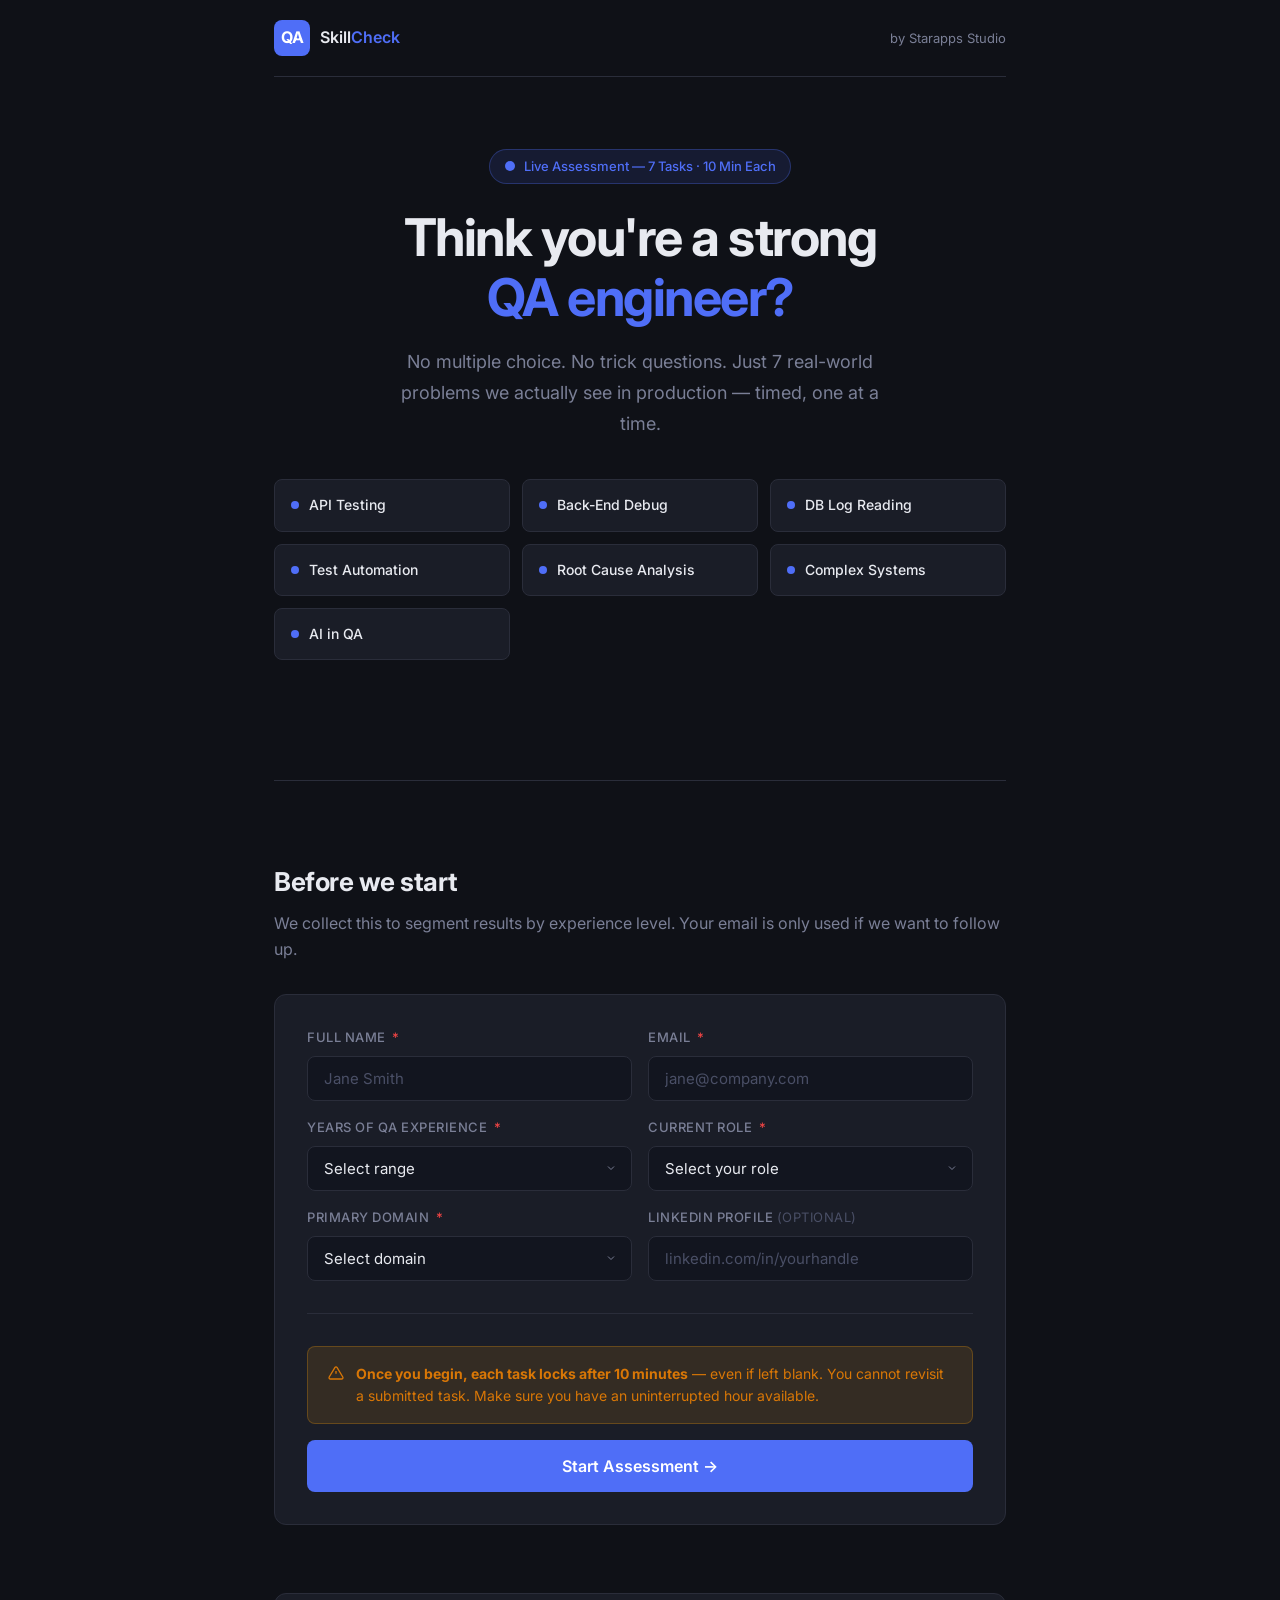
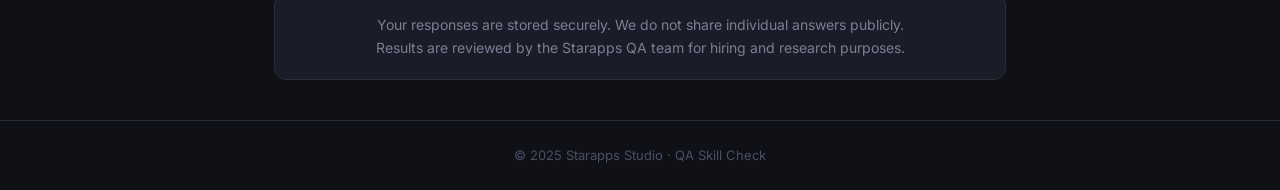
==== index.html @ 4b069a34 "Initial release: QA Skill Check assessment platform 7-task timed QA assessment covering API testing," ====
<!DOCTYPE html>
<html lang="en">
<head>
  <meta charset="UTF-8" />
  <meta name="viewport" content="width=device-width, initial-scale=1.0" />
  <title>QA Skill Check — Real-World QA Assessment</title>
  <meta name="description" content="A 7-task, timed QA assessment covering API testing, automation, DB logs, RCA, and AI in QA. Built for real engineers." />
  <link rel="stylesheet" href="style.css" />
  <link rel="preconnect" href="https://fonts.googleapis.com" />
  <link href="https://fonts.googleapis.com/css2?family=Inter:wght@400;500;600;700&family=JetBrains+Mono:wght@400;700&display=swap" rel="stylesheet" />
</head>
<body>

<div class="page">

  <!-- Header -->
  <header>
    <div class="container">
      <nav class="site-header">
        <a class="logo" href="index.html">
          <div class="logo-mark">QA</div>
          <span class="logo-text">Skill<span>Check</span></span>
        </a>
        <span style="font-size:13px;color:var(--text-muted);">by Starapps Studio</span>
      </nav>
    </div>
  </header>

  <!-- Hero -->
  <main>
    <div class="container">
      <section class="hero">
        <div class="hero-badge">
          <svg width="12" height="12" viewBox="0 0 24 24" fill="currentColor"><circle cx="12" cy="12" r="10"/></svg>
          Live Assessment — 7 Tasks · 10 Min Each
        </div>
        <h1>Think you're a strong<br /><em>QA engineer?</em></h1>
        <p>No multiple choice. No trick questions. Just 7 real-world problems we actually see in production — timed, one at a time.</p>

        <div class="skills-grid">
          <div class="skill-chip"><span class="dot"></span>API Testing</div>
          <div class="skill-chip"><span class="dot"></span>Back-End Debug</div>
          <div class="skill-chip"><span class="dot"></span>DB Log Reading</div>
          <div class="skill-chip"><span class="dot"></span>Test Automation</div>
          <div class="skill-chip"><span class="dot"></span>Root Cause Analysis</div>
          <div class="skill-chip"><span class="dot"></span>Complex Systems</div>
          <div class="skill-chip"><span class="dot"></span>AI in QA</div>
        </div>
      </section>

      <hr class="divider" />

      <!-- Registration Form -->
      <section class="form-section">
        <h2>Before we start</h2>
        <p class="subtitle">We collect this to segment results by experience level. Your email is only used if we want to follow up.</p>

        <div class="card">
          <form id="registrationForm" novalidate>
            <div class="form-grid">

              <div class="form-group">
                <label for="fullName">Full Name <span class="required">*</span></label>
                <input type="text" id="fullName" name="fullName" placeholder="Jane Smith" required autocomplete="name" />
              </div>

              <div class="form-group">
                <label for="email">Email <span class="required">*</span></label>
                <input type="email" id="email" name="email" placeholder="jane@company.com" required autocomplete="email" />
              </div>

              <div class="form-group">
                <label for="experience">Years of QA Experience <span class="required">*</span></label>
                <select id="experience" name="experience" required>
                  <option value="" disabled selected>Select range</option>
                  <option value="0-1">Less than 1 year</option>
                  <option value="1-3">1 – 3 years</option>
                  <option value="3-5">3 – 5 years</option>
                  <option value="5-10">5 – 10 years</option>
                  <option value="10+">10+ years</option>
                </select>
              </div>

              <div class="form-group">
                <label for="role">Current Role <span class="required">*</span></label>
                <select id="role" name="role" required>
                  <option value="" disabled selected>Select your role</option>
                  <option value="manual-qa">Manual QA Engineer</option>
                  <option value="sdet">SDET / Automation Engineer</option>
                  <option value="qa-lead">QA Lead / Manager</option>
                  <option value="qa-analyst">QA Analyst</option>
                  <option value="devops-qa">DevOps / Platform QA</option>
                  <option value="freelance">Freelance QA</option>
                  <option value="other">Other</option>
                </select>
              </div>

              <div class="form-group">
                <label for="domain">Primary Domain <span class="required">*</span></label>
                <select id="domain" name="domain" required>
                  <option value="" disabled selected>Select domain</option>
                  <option value="web">Web Applications</option>
                  <option value="mobile">Mobile (iOS / Android)</option>
                  <option value="api">API / Microservices</option>
                  <option value="backend">Back-End / Data</option>
                  <option value="ai-ml">AI / ML Systems</option>
                  <option value="embedded">Embedded / Hardware</option>
                  <option value="mixed">Mixed / Full-Stack</option>
                </select>
              </div>

              <div class="form-group">
                <label for="linkedin">LinkedIn Profile <span style="color:var(--text-dim);font-weight:400;">(optional)</span></label>
                <input type="text" id="linkedin" name="linkedin" placeholder="linkedin.com/in/yourhandle" autocomplete="off" />
              </div>

            </div>

            <hr class="divider" />

            <div class="notice notice-warning">
              <svg width="16" height="16" viewBox="0 0 24 24" fill="none" stroke="currentColor" stroke-width="2" style="flex-shrink:0;margin-top:2px"><path d="M10.29 3.86L1.82 18a2 2 0 0 0 1.71 3h16.94a2 2 0 0 0 1.71-3L13.71 3.86a2 2 0 0 0-3.42 0z"/><line x1="12" y1="9" x2="12" y2="13"/><line x1="12" y1="17" x2="12.01" y2="17"/></svg>
              <div><strong>Once you begin, each task locks after 10 minutes</strong> — even if left blank. You cannot revisit a submitted task. Make sure you have an uninterrupted hour available.</div>
            </div>

            <div id="formError" class="notice notice-danger" style="display:none;">
              <svg width="16" height="16" viewBox="0 0 24 24" fill="none" stroke="currentColor" stroke-width="2" style="flex-shrink:0;margin-top:2px"><circle cx="12" cy="12" r="10"/><line x1="15" y1="9" x2="9" y2="15"/><line x1="9" y1="9" x2="15" y2="15"/></svg>
              <span id="formErrorMsg">Please fill in all required fields.</span>
            </div>

            <button type="submit" class="btn btn-primary btn-lg btn-full" id="startBtn">
              Start Assessment →
            </button>
          </form>
        </div>
      </section>

      <!-- Footer note -->
      <div class="card card-sm" style="text-align:center;margin-bottom:40px;">
        <p style="font-size:14px;color:var(--text-muted);">
          Your responses are stored securely. We do not share individual answers publicly.<br />
          Results are reviewed by the Starapps QA team for hiring and research purposes.
        </p>
      </div>

    </div>
  </main>

  <footer>
    <div class="container">
      &copy; 2025 Starapps Studio · QA Skill Check
    </div>
  </footer>

</div>

<script>
  document.getElementById('registrationForm').addEventListener('submit', function (e) {
    e.preventDefault();

    const fields = ['fullName', 'email', 'experience', 'role', 'domain'];
    let valid = true;

    fields.forEach(id => {
      const el = document.getElementById(id);
      if (!el.value.trim()) {
        el.style.borderColor = 'var(--danger)';
        valid = false;
      } else {
        el.style.borderColor = '';
      }
    });

    // Basic email check
    const emailEl = document.getElementById('email');
    if (emailEl.value && !/^[^\s@]+@[^\s@]+\.[^\s@]+$/.test(emailEl.value)) {
      emailEl.style.borderColor = 'var(--danger)';
      valid = false;
    }

    const errorBox = document.getElementById('formError');
    const errorMsg = document.getElementById('formErrorMsg');

    if (!valid) {
      errorBox.style.display = 'flex';
      errorMsg.textContent = 'Please fill in all required fields correctly.';
      errorBox.scrollIntoView({ behavior: 'smooth', block: 'nearest' });
      return;
    }

    errorBox.style.display = 'none';

    // Save candidate info to sessionStorage
    const candidate = {
      fullName: document.getElementById('fullName').value.trim(),
      email: document.getElementById('email').value.trim(),
      experience: document.getElementById('experience').value,
      role: document.getElementById('role').value,
      domain: document.getElementById('domain').value,
      linkedin: document.getElementById('linkedin').value.trim(),
      startedAt: new Date().toISOString()
    };

    sessionStorage.setItem('qa_candidate', JSON.stringify(candidate));
    sessionStorage.setItem('qa_responses', JSON.stringify({}));
    sessionStorage.setItem('qa_timings', JSON.stringify({}));

    // Show loading state
    const btn = document.getElementById('startBtn');
    btn.disabled = true;
    btn.innerHTML = '<span class="spinner"></span> Loading...';

    setTimeout(() => {
      window.location.href = 'instructions.html';
    }, 600);
  });

  // Clear border on input
  ['fullName', 'email', 'experience', 'role', 'domain'].forEach(id => {
    document.getElementById(id).addEventListener('input', function () {
      this.style.borderColor = '';
    });
  });
</script>

</body>
</html>
---- style.css ----
/* ============================================================
   QA Skill Check — Stylesheet
   ============================================================ */

:root {
  --bg: #0f1117;
  --bg-card: #1a1d27;
  --bg-input: #12151f;
  --border: #2a2d3a;
  --border-focus: #4f6ef7;
  --text: #e8eaf0;
  --text-muted: #7a7f96;
  --text-dim: #4a4f66;
  --accent: #4f6ef7;
  --accent-hover: #6b86ff;
  --accent-light: rgba(79, 110, 247, 0.12);
  --success: #22c55e;
  --warning: #f59e0b;
  --danger: #ef4444;
  --danger-light: rgba(239, 68, 68, 0.12);
  --warning-light: rgba(245, 158, 11, 0.12);
  --radius: 12px;
  --radius-sm: 8px;
  --shadow: 0 4px 24px rgba(0, 0, 0, 0.4);
  --font: 'Inter', -apple-system, BlinkMacSystemFont, 'Segoe UI', sans-serif;
  --font-mono: 'JetBrains Mono', 'Fira Code', 'Cascadia Code', monospace;
}

* {
  margin: 0;
  padding: 0;
  box-sizing: border-box;
}

html {
  scroll-behavior: smooth;
}

body {
  font-family: var(--font);
  background: var(--bg);
  color: var(--text);
  min-height: 100vh;
  line-height: 1.6;
  -webkit-font-smoothing: antialiased;
}

/* ── Layout ── */
.container {
  max-width: 780px;
  margin: 0 auto;
  padding: 0 24px;
}

.page {
  min-height: 100vh;
  display: flex;
  flex-direction: column;
}

/* ── Header ── */
.site-header {
  padding: 20px 0;
  border-bottom: 1px solid var(--border);
  display: flex;
  align-items: center;
  justify-content: space-between;
}

.logo {
  display: flex;
  align-items: center;
  gap: 10px;
  text-decoration: none;
}

.logo-mark {
  width: 36px;
  height: 36px;
  background: var(--accent);
  border-radius: 8px;
  display: flex;
  align-items: center;
  justify-content: center;
  font-weight: 700;
  font-size: 16px;
  color: #fff;
  letter-spacing: -0.5px;
}

.logo-text {
  font-weight: 600;
  font-size: 16px;
  color: var(--text);
}

.logo-text span {
  color: var(--accent);
}

/* ── Hero ── */
.hero {
  padding: 72px 0 48px;
  text-align: center;
}

.hero-badge {
  display: inline-flex;
  align-items: center;
  gap: 8px;
  background: var(--accent-light);
  border: 1px solid rgba(79, 110, 247, 0.3);
  color: var(--accent);
  padding: 6px 14px;
  border-radius: 100px;
  font-size: 13px;
  font-weight: 500;
  margin-bottom: 24px;
}

.hero h1 {
  font-size: clamp(32px, 5vw, 52px);
  font-weight: 700;
  line-height: 1.15;
  letter-spacing: -1.5px;
  margin-bottom: 20px;
  color: var(--text);
}

.hero h1 em {
  font-style: normal;
  color: var(--accent);
}

.hero p {
  font-size: 18px;
  color: var(--text-muted);
  max-width: 520px;
  margin: 0 auto 40px;
  line-height: 1.7;
}

/* ── Skills Grid ── */
.skills-grid {
  display: grid;
  grid-template-columns: repeat(auto-fill, minmax(200px, 1fr));
  gap: 12px;
  margin: 40px 0;
  text-align: left;
}

.skill-chip {
  background: var(--bg-card);
  border: 1px solid var(--border);
  border-radius: var(--radius-sm);
  padding: 14px 16px;
  display: flex;
  align-items: center;
  gap: 10px;
  font-size: 14px;
  font-weight: 500;
}

.skill-chip .dot {
  width: 8px;
  height: 8px;
  border-radius: 50%;
  background: var(--accent);
  flex-shrink: 0;
}

/* ── Cards ── */
.card {
  background: var(--bg-card);
  border: 1px solid var(--border);
  border-radius: var(--radius);
  padding: 32px;
  margin-bottom: 20px;
}

.card-sm {
  padding: 20px 24px;
}

/* ── Form ── */
.form-section {
  padding: 48px 0;
}

.form-section h2 {
  font-size: 26px;
  font-weight: 700;
  letter-spacing: -0.5px;
  margin-bottom: 8px;
}

.form-section p.subtitle {
  color: var(--text-muted);
  margin-bottom: 32px;
}

.form-grid {
  display: grid;
  grid-template-columns: 1fr 1fr;
  gap: 16px;
}

.form-group {
  display: flex;
  flex-direction: column;
  gap: 8px;
}

.form-group.full {
  grid-column: 1 / -1;
}

label {
  font-size: 13px;
  font-weight: 500;
  color: var(--text-muted);
  text-transform: uppercase;
  letter-spacing: 0.5px;
}

label .required {
  color: var(--danger);
  margin-left: 3px;
}

input[type="text"],
input[type="email"],
select,
textarea {
  background: var(--bg-input);
  border: 1px solid var(--border);
  border-radius: var(--radius-sm);
  color: var(--text);
  font-family: var(--font);
  font-size: 15px;
  padding: 12px 16px;
  transition: border-color 0.2s, box-shadow 0.2s;
  outline: none;
  width: 100%;
  -webkit-appearance: none;
  appearance: none;
}

select {
  background-image: url("data:image/svg+xml,%3Csvg xmlns='http://www.w3.org/2000/svg' width='12' height='12' viewBox='0 0 24 24' fill='none' stroke='%237a7f96' stroke-width='2'%3E%3Cpolyline points='6 9 12 15 18 9'%3E%3C/polyline%3E%3C/svg%3E");
  background-repeat: no-repeat;
  background-position: right 14px center;
  padding-right: 40px;
}

input:focus,
select:focus,
textarea:focus {
  border-color: var(--border-focus);
  box-shadow: 0 0 0 3px rgba(79, 110, 247, 0.15);
}

input::placeholder,
textarea::placeholder {
  color: var(--text-dim);
}

textarea {
  resize: vertical;
  min-height: 160px;
  font-family: var(--font);
  line-height: 1.6;
}

/* ── Buttons ── */
.btn {
  display: inline-flex;
  align-items: center;
  justify-content: center;
  gap: 8px;
  font-family: var(--font);
  font-size: 15px;
  font-weight: 600;
  padding: 14px 28px;
  border-radius: var(--radius-sm);
  border: none;
  cursor: pointer;
  transition: all 0.2s;
  text-decoration: none;
  white-space: nowrap;
}

.btn-primary {
  background: var(--accent);
  color: #fff;
}

.btn-primary:hover {
  background: var(--accent-hover);
  transform: translateY(-1px);
  box-shadow: 0 4px 16px rgba(79, 110, 247, 0.4);
}

.btn-primary:active {
  transform: translateY(0);
}

.btn-ghost {
  background: transparent;
  color: var(--text-muted);
  border: 1px solid var(--border);
}

.btn-ghost:hover {
  border-color: var(--accent);
  color: var(--accent);
}

.btn-danger {
  background: var(--danger);
  color: #fff;
}

.btn-lg {
  padding: 16px 36px;
  font-size: 16px;
}

.btn-full {
  width: 100%;
}

.btn:disabled {
  opacity: 0.5;
  cursor: not-allowed;
  transform: none !important;
}

/* ── Progress Bar ── */
.progress-bar-wrap {
  background: var(--bg-card);
  border-bottom: 1px solid var(--border);
  padding: 14px 0;
  position: sticky;
  top: 0;
  z-index: 100;
}

.progress-info {
  display: flex;
  align-items: center;
  justify-content: space-between;
  margin-bottom: 10px;
  font-size: 13px;
}

.progress-label {
  font-weight: 600;
  color: var(--text);
}

.progress-count {
  color: var(--text-muted);
}

.progress-track {
  height: 4px;
  background: var(--border);
  border-radius: 4px;
  overflow: hidden;
}

.progress-fill {
  height: 100%;
  background: var(--accent);
  border-radius: 4px;
  transition: width 0.4s ease;
}

/* ── Timer ── */
.timer-wrap {
  display: flex;
  align-items: center;
  justify-content: center;
  gap: 12px;
  padding: 20px;
  background: var(--bg-card);
  border: 1px solid var(--border);
  border-radius: var(--radius);
  margin-bottom: 24px;
}

.timer-display {
  font-family: var(--font-mono);
  font-size: 40px;
  font-weight: 700;
  color: var(--text);
  letter-spacing: 2px;
  min-width: 120px;
  text-align: center;
}

.timer-display.warning {
  color: var(--warning);
}

.timer-display.danger {
  color: var(--danger);
  animation: pulse 1s infinite;
}

@keyframes pulse {
  0%, 100% { opacity: 1; }
  50% { opacity: 0.6; }
}

.timer-label {
  font-size: 12px;
  color: var(--text-muted);
  text-transform: uppercase;
  letter-spacing: 1px;
  font-weight: 500;
}

.timer-ring {
  position: relative;
  width: 56px;
  height: 56px;
}

.timer-ring svg {
  transform: rotate(-90deg);
}

.timer-ring-bg {
  fill: none;
  stroke: var(--border);
  stroke-width: 4;
}

.timer-ring-progress {
  fill: none;
  stroke: var(--accent);
  stroke-width: 4;
  stroke-linecap: round;
  stroke-dasharray: 145;
  stroke-dashoffset: 0;
  transition: stroke-dashoffset 1s linear, stroke 0.3s;
}

.timer-ring-progress.warning {
  stroke: var(--warning);
}

.timer-ring-progress.danger {
  stroke: var(--danger);
}

/* ── Task Card ── */
.task-header {
  margin-bottom: 28px;
}

.task-domain-badge {
  display: inline-flex;
  align-items: center;
  gap: 6px;
  background: var(--accent-light);
  color: var(--accent);
  border: 1px solid rgba(79, 110, 247, 0.25);
  border-radius: 100px;
  padding: 4px 12px;
  font-size: 12px;
  font-weight: 600;
  text-transform: uppercase;
  letter-spacing: 0.5px;
  margin-bottom: 16px;
}

.task-title {
  font-size: 24px;
  font-weight: 700;
  letter-spacing: -0.5px;
  margin-bottom: 24px;
  line-height: 1.3;
}

.scenario-block {
  background: var(--bg-input);
  border: 1px solid var(--border);
  border-left: 3px solid var(--accent);
  border-radius: var(--radius-sm);
  padding: 20px;
  margin-bottom: 24px;
  font-family: var(--font-mono);
  font-size: 13px;
  line-height: 1.7;
  color: var(--text-muted);
  white-space: pre-wrap;
  word-break: break-word;
}

.question-block {
  margin-bottom: 24px;
}

.question-block h3 {
  font-size: 15px;
  font-weight: 600;
  color: var(--text);
  margin-bottom: 10px;
}

.question-block p,
.question-block div {
  color: var(--text-muted);
  font-size: 14px;
  line-height: 1.7;
  white-space: pre-wrap;
}

.answer-label {
  font-size: 13px;
  font-weight: 600;
  color: var(--text-muted);
  text-transform: uppercase;
  letter-spacing: 0.5px;
  margin-bottom: 10px;
  display: block;
}

.answer-textarea {
  min-height: 220px;
  font-family: var(--font-mono);
  font-size: 14px;
}

.char-count {
  text-align: right;
  font-size: 12px;
  color: var(--text-dim);
  margin-top: 6px;
}

/* ── Auto-submit warning ── */
.autosubmit-notice {
  background: var(--warning-light);
  border: 1px solid rgba(245, 158, 11, 0.3);
  border-radius: var(--radius-sm);
  padding: 12px 16px;
  font-size: 13px;
  color: var(--warning);
  margin-bottom: 16px;
  display: flex;
  align-items: center;
  gap: 10px;
}

/* ── Instructions page ── */
.rules-list {
  list-style: none;
  display: flex;
  flex-direction: column;
  gap: 16px;
}

.rules-list li {
  display: flex;
  gap: 16px;
  align-items: flex-start;
}

.rule-num {
  width: 28px;
  height: 28px;
  border-radius: 50%;
  background: var(--accent);
  color: #fff;
  font-size: 13px;
  font-weight: 700;
  display: flex;
  align-items: center;
  justify-content: center;
  flex-shrink: 0;
  margin-top: 2px;
}

.rule-text {
  font-size: 15px;
  color: var(--text-muted);
  line-height: 1.6;
}

.rule-text strong {
  color: var(--text);
}

.domain-list {
  display: grid;
  grid-template-columns: 1fr 1fr;
  gap: 10px;
  margin-top: 12px;
}

.domain-item {
  background: var(--bg-input);
  border: 1px solid var(--border);
  border-radius: var(--radius-sm);
  padding: 12px 16px;
  display: flex;
  align-items: center;
  gap: 10px;
  font-size: 14px;
}

.domain-item .num {
  font-weight: 700;
  color: var(--accent);
  font-size: 13px;
  width: 20px;
  flex-shrink: 0;
}

/* ── Thank you page ── */
.thankyou-hero {
  text-align: center;
  padding: 80px 0 48px;
}

.check-circle {
  width: 80px;
  height: 80px;
  border-radius: 50%;
  background: rgba(34, 197, 94, 0.15);
  border: 2px solid var(--success);
  display: flex;
  align-items: center;
  justify-content: center;
  margin: 0 auto 28px;
  font-size: 36px;
}

.thankyou-hero h1 {
  font-size: 36px;
  font-weight: 700;
  letter-spacing: -1px;
  margin-bottom: 16px;
}

.thankyou-hero p {
  color: var(--text-muted);
  font-size: 17px;
  max-width: 480px;
  margin: 0 auto;
}

.summary-grid {
  display: grid;
  grid-template-columns: repeat(3, 1fr);
  gap: 16px;
  margin: 40px 0;
}

.summary-stat {
  background: var(--bg-card);
  border: 1px solid var(--border);
  border-radius: var(--radius);
  padding: 24px;
  text-align: center;
}

.summary-stat .stat-num {
  font-size: 36px;
  font-weight: 700;
  color: var(--accent);
  font-family: var(--font-mono);
  line-height: 1;
  margin-bottom: 8px;
}

.summary-stat .stat-label {
  font-size: 13px;
  color: var(--text-muted);
}

/* ── Alert / Notice boxes ── */
.notice {
  border-radius: var(--radius-sm);
  padding: 16px 20px;
  font-size: 14px;
  line-height: 1.6;
  margin-bottom: 16px;
  display: flex;
  gap: 12px;
}

.notice-warning {
  background: var(--warning-light);
  border: 1px solid rgba(245, 158, 11, 0.25);
  color: #d97706;
}

.notice-info {
  background: var(--accent-light);
  border: 1px solid rgba(79, 110, 247, 0.25);
  color: var(--accent);
}

.notice-danger {
  background: var(--danger-light);
  border: 1px solid rgba(239, 68, 68, 0.25);
  color: var(--danger);
}

/* ── Footer ── */
footer {
  border-top: 1px solid var(--border);
  padding: 24px 0;
  margin-top: auto;
  text-align: center;
  font-size: 13px;
  color: var(--text-dim);
}

/* ── Divider ── */
.divider {
  border: none;
  border-top: 1px solid var(--border);
  margin: 32px 0;
}

/* ── Spinner ── */
.spinner {
  width: 18px;
  height: 18px;
  border: 2px solid rgba(255,255,255,0.3);
  border-top-color: #fff;
  border-radius: 50%;
  animation: spin 0.7s linear infinite;
  display: inline-block;
}

@keyframes spin {
  to { transform: rotate(360deg); }
}

/* ── Responsive ── */
@media (max-width: 640px) {
  .form-grid {
    grid-template-columns: 1fr;
  }

  .form-group.full {
    grid-column: 1;
  }

  .domain-list {
    grid-template-columns: 1fr;
  }

  .summary-grid {
    grid-template-columns: 1fr;
  }

  .skills-grid {
    grid-template-columns: 1fr 1fr;
  }

  .hero {
    padding: 48px 0 32px;
  }

  .timer-display {
    font-size: 32px;
  }

  .card {
    padding: 20px;
  }
}

@media (max-width: 400px) {
  .skills-grid {
    grid-template-columns: 1fr;
  }
}
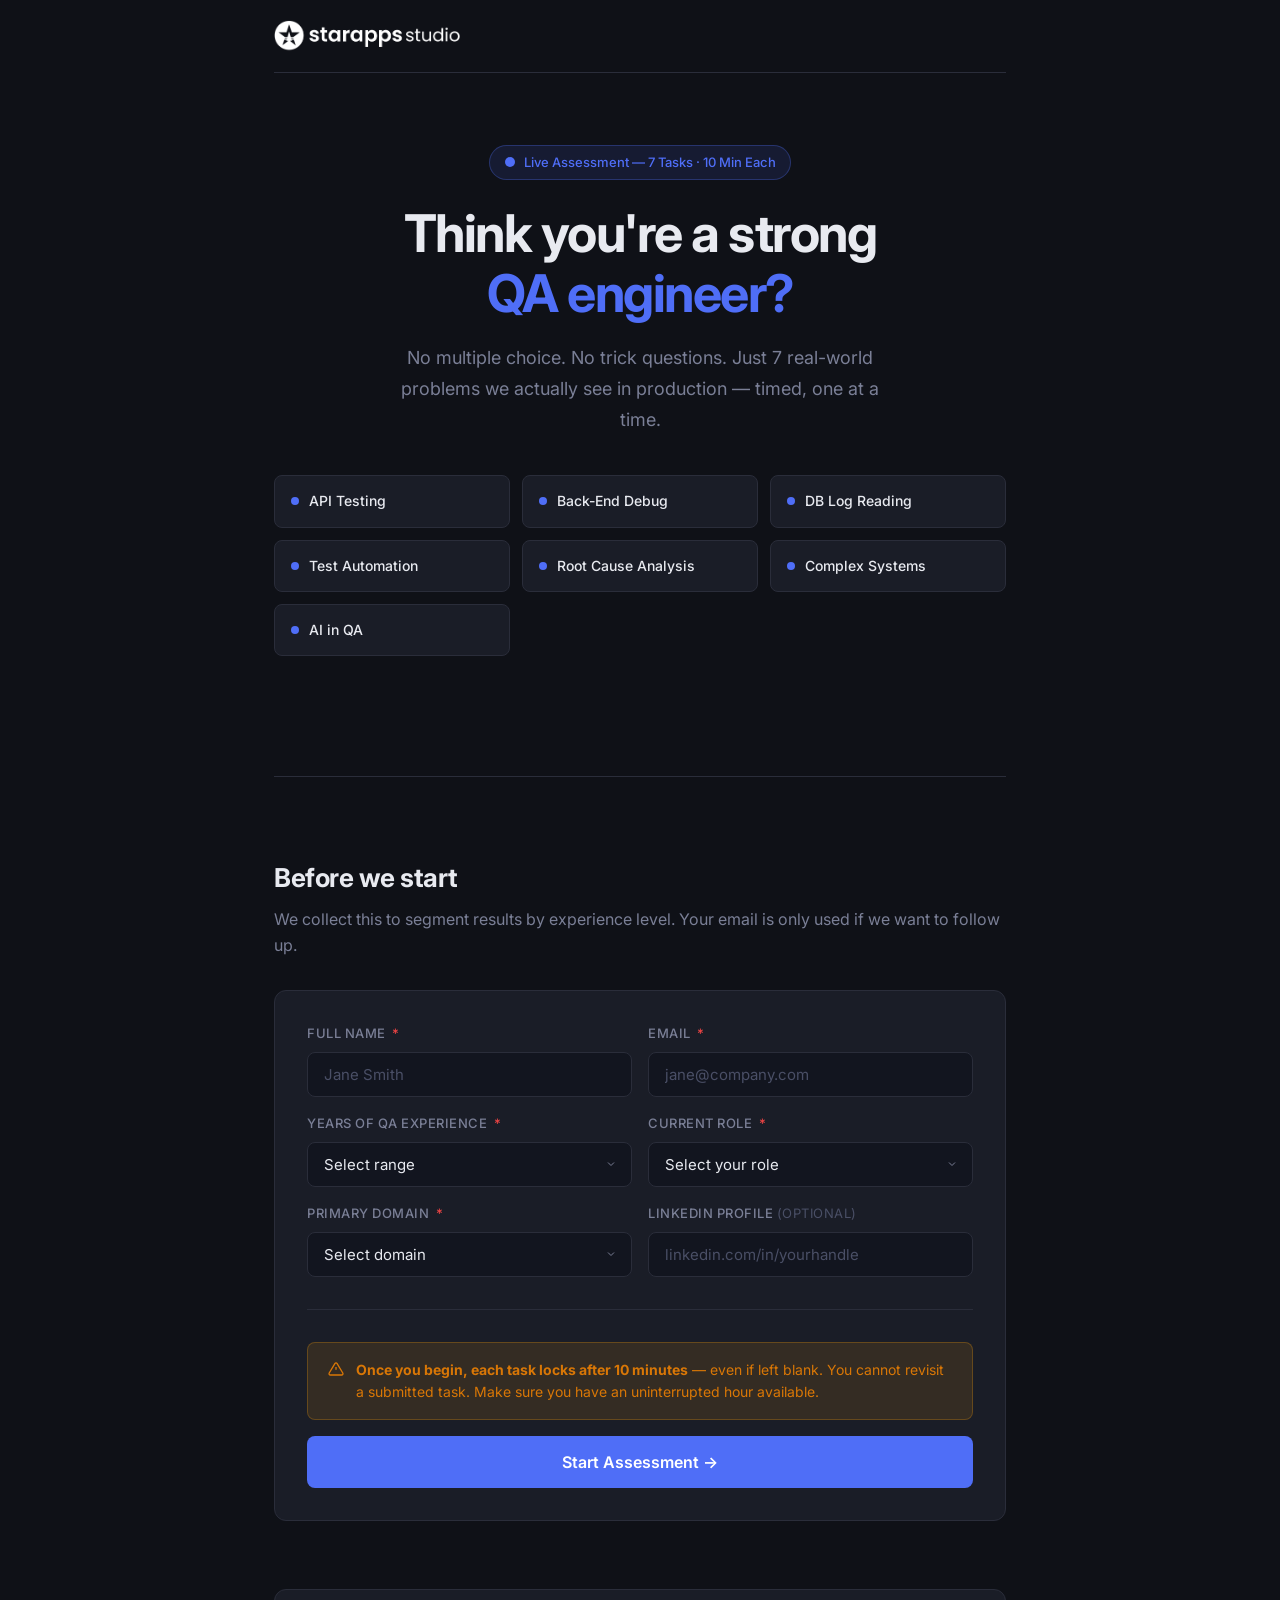
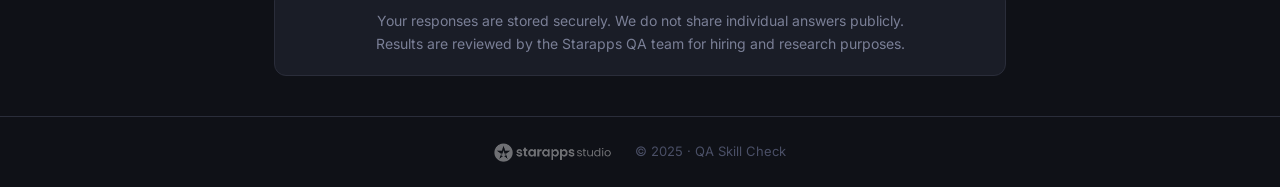
==== commit f526be2e: "Add Starapps Studio logo to header and footer across all pages Co-Authored-By: Claude Sonnet 4.6 <no" ====
--- a/index.html
+++ b/index.html
@@ -18,10 +18,8 @@
     <div class="container">
       <nav class="site-header">
         <a class="logo" href="index.html">
-          <div class="logo-mark">QA</div>
-          <span class="logo-text">Skill<span>Check</span></span>
+          <img src="logo.png" alt="Starapps Studio" class="site-logo" />
         </a>
-        <span style="font-size:13px;color:var(--text-muted);">by Starapps Studio</span>
       </nav>
     </div>
   </header>
@@ -148,7 +146,8 @@
 
   <footer>
     <div class="container">
-      &copy; 2025 Starapps Studio · QA Skill Check
+      <img src="logo.png" alt="Starapps Studio" style="height:20px;filter:brightness(0) invert(1);opacity:0.4;vertical-align:middle;margin-right:8px;" />
+      &copy; 2025 · QA Skill Check
     </div>
   </footer>
 
--- a/style.css
+++ b/style.css
@@ -74,28 +74,12 @@
   text-decoration: none;
 }
 
-.logo-mark {
-  width: 36px;
-  height: 36px;
-  background: var(--accent);
-  border-radius: 8px;
-  display: flex;
-  align-items: center;
-  justify-content: center;
-  font-weight: 700;
-  font-size: 16px;
-  color: #fff;
-  letter-spacing: -0.5px;
-}
-
-.logo-text {
-  font-weight: 600;
-  font-size: 16px;
-  color: var(--text);
-}
-
-.logo-text span {
-  color: var(--accent);
+.site-logo {
+  height: 32px;
+  width: auto;
+  display: block;
+  /* Invert black logo to white on dark background */
+  filter: brightness(0) invert(1);
 }
 
 /* ── Hero ── */
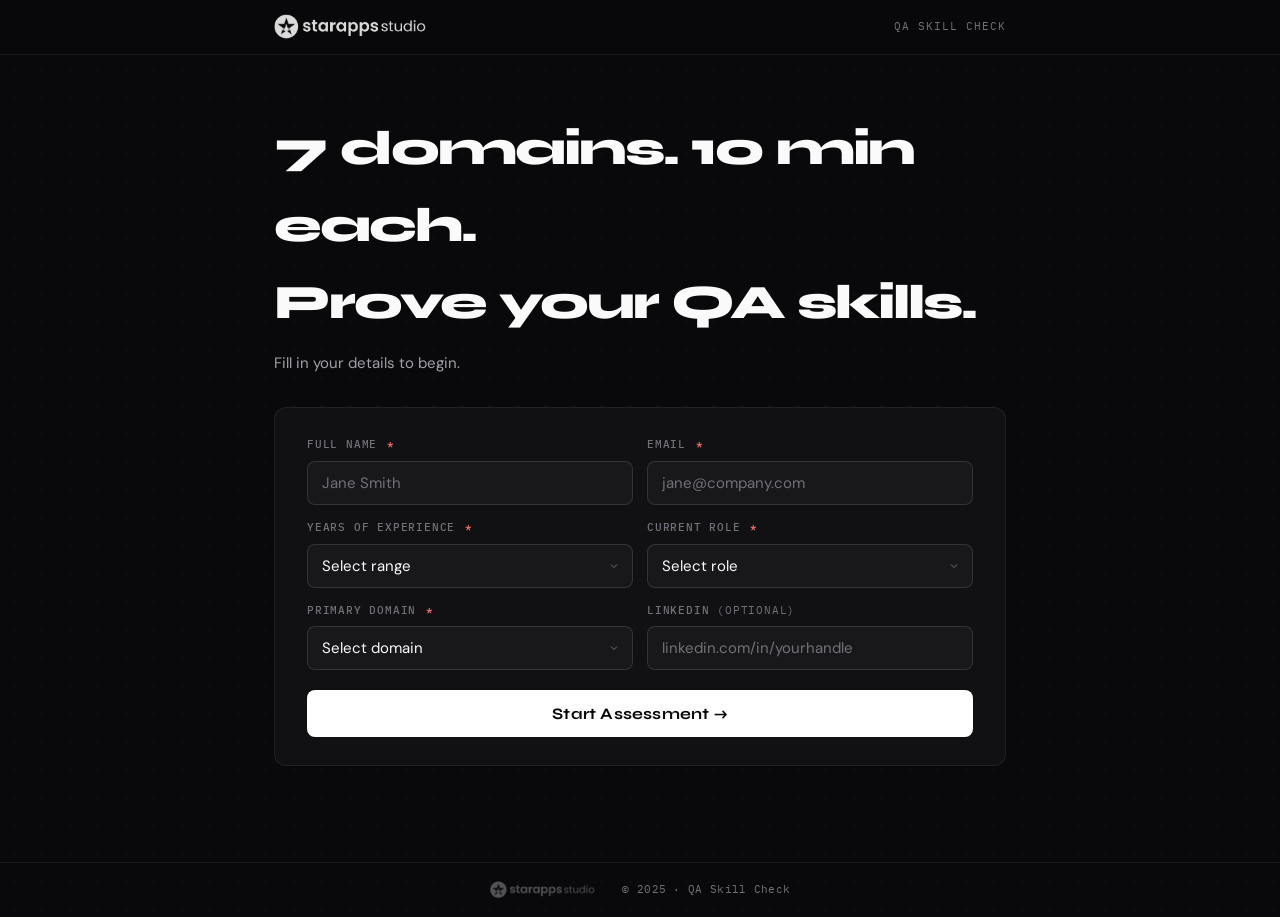
==== commit 975fd0d2: "Add assessment engine, worker, config system, and gitignore - assessment.js: full IIFE engine with X" ====
--- a/index.html
+++ b/index.html
@@ -3,142 +3,104 @@
 <head>
   <meta charset="UTF-8" />
   <meta name="viewport" content="width=device-width, initial-scale=1.0" />
-  <title>QA Skill Check — Real-World QA Assessment</title>
-  <meta name="description" content="A 7-task, timed QA assessment covering API testing, automation, DB logs, RCA, and AI in QA. Built for real engineers." />
+  <title>QA Skill Check</title>
   <link rel="stylesheet" href="style.css" />
-  <link rel="preconnect" href="https://fonts.googleapis.com" />
-  <link href="https://fonts.googleapis.com/css2?family=Inter:wght@400;500;600;700&family=JetBrains+Mono:wght@400;700&display=swap" rel="stylesheet" />
 </head>
 <body>
 
 <div class="page">
 
-  <!-- Header -->
   <header>
     <div class="container">
       <nav class="site-header">
         <a class="logo" href="index.html">
           <img src="logo.png" alt="Starapps Studio" class="site-logo" />
         </a>
+        <span style="font-family:var(--font-mono);font-size:11px;color:var(--text-3);letter-spacing:1px;text-transform:uppercase;">QA Skill Check</span>
       </nav>
     </div>
   </header>
 
-  <!-- Hero -->
-  <main>
+  <main style="padding: 56px 0 80px;">
     <div class="container">
-      <section class="hero">
-        <div class="hero-badge">
-          <svg width="12" height="12" viewBox="0 0 24 24" fill="currentColor"><circle cx="12" cy="12" r="10"/></svg>
-          Live Assessment — 7 Tasks · 10 Min Each
-        </div>
-        <h1>Think you're a strong<br /><em>QA engineer?</em></h1>
-        <p>No multiple choice. No trick questions. Just 7 real-world problems we actually see in production — timed, one at a time.</p>
 
-        <div class="skills-grid">
-          <div class="skill-chip"><span class="dot"></span>API Testing</div>
-          <div class="skill-chip"><span class="dot"></span>Back-End Debug</div>
-          <div class="skill-chip"><span class="dot"></span>DB Log Reading</div>
-          <div class="skill-chip"><span class="dot"></span>Test Automation</div>
-          <div class="skill-chip"><span class="dot"></span>Root Cause Analysis</div>
-          <div class="skill-chip"><span class="dot"></span>Complex Systems</div>
-          <div class="skill-chip"><span class="dot"></span>AI in QA</div>
-        </div>
-      </section>
+      <div style="margin-bottom:32px;" class="animate-in">
+        <h1 style="font-family:var(--font-display);font-size:clamp(32px,5vw,48px);font-weight:800;letter-spacing:-2px;margin-bottom:10px;">
+          7 domains. 10 min each.<br /><span style="color:var(--lime);">Prove your QA skills.</span>
+        </h1>
+        <p style="color:var(--text-2);font-size:15px;">Fill in your details to begin.</p>
+      </div>
 
-      <hr class="divider" />
+      <div class="card animate-in delay-1">
+        <form id="registrationForm" novalidate>
+          <div class="form-grid">
 
-      <!-- Registration Form -->
-      <section class="form-section">
-        <h2>Before we start</h2>
-        <p class="subtitle">We collect this to segment results by experience level. Your email is only used if we want to follow up.</p>
-
-        <div class="card">
-          <form id="registrationForm" novalidate>
-            <div class="form-grid">
-
-              <div class="form-group">
-                <label for="fullName">Full Name <span class="required">*</span></label>
-                <input type="text" id="fullName" name="fullName" placeholder="Jane Smith" required autocomplete="name" />
-              </div>
-
-              <div class="form-group">
-                <label for="email">Email <span class="required">*</span></label>
-                <input type="email" id="email" name="email" placeholder="jane@company.com" required autocomplete="email" />
-              </div>
-
-              <div class="form-group">
-                <label for="experience">Years of QA Experience <span class="required">*</span></label>
-                <select id="experience" name="experience" required>
-                  <option value="" disabled selected>Select range</option>
-                  <option value="0-1">Less than 1 year</option>
-                  <option value="1-3">1 – 3 years</option>
-                  <option value="3-5">3 – 5 years</option>
-                  <option value="5-10">5 – 10 years</option>
-                  <option value="10+">10+ years</option>
-                </select>
-              </div>
-
-              <div class="form-group">
-                <label for="role">Current Role <span class="required">*</span></label>
-                <select id="role" name="role" required>
-                  <option value="" disabled selected>Select your role</option>
-                  <option value="manual-qa">Manual QA Engineer</option>
-                  <option value="sdet">SDET / Automation Engineer</option>
-                  <option value="qa-lead">QA Lead / Manager</option>
-                  <option value="qa-analyst">QA Analyst</option>
-                  <option value="devops-qa">DevOps / Platform QA</option>
-                  <option value="freelance">Freelance QA</option>
-                  <option value="other">Other</option>
-                </select>
-              </div>
-
-              <div class="form-group">
-                <label for="domain">Primary Domain <span class="required">*</span></label>
-                <select id="domain" name="domain" required>
-                  <option value="" disabled selected>Select domain</option>
-                  <option value="web">Web Applications</option>
-                  <option value="mobile">Mobile (iOS / Android)</option>
-                  <option value="api">API / Microservices</option>
-                  <option value="backend">Back-End / Data</option>
-                  <option value="ai-ml">AI / ML Systems</option>
-                  <option value="embedded">Embedded / Hardware</option>
-                  <option value="mixed">Mixed / Full-Stack</option>
-                </select>
-              </div>
-
-              <div class="form-group">
-                <label for="linkedin">LinkedIn Profile <span style="color:var(--text-dim);font-weight:400;">(optional)</span></label>
-                <input type="text" id="linkedin" name="linkedin" placeholder="linkedin.com/in/yourhandle" autocomplete="off" />
-              </div>
-
+            <div class="form-group">
+              <label for="fullName">Full Name <span class="required">*</span></label>
+              <input type="text" id="fullName" name="fullName" placeholder="Jane Smith" required autocomplete="name" />
             </div>
 
-            <hr class="divider" />
-
-            <div class="notice notice-warning">
-              <svg width="16" height="16" viewBox="0 0 24 24" fill="none" stroke="currentColor" stroke-width="2" style="flex-shrink:0;margin-top:2px"><path d="M10.29 3.86L1.82 18a2 2 0 0 0 1.71 3h16.94a2 2 0 0 0 1.71-3L13.71 3.86a2 2 0 0 0-3.42 0z"/><line x1="12" y1="9" x2="12" y2="13"/><line x1="12" y1="17" x2="12.01" y2="17"/></svg>
-              <div><strong>Once you begin, each task locks after 10 minutes</strong> — even if left blank. You cannot revisit a submitted task. Make sure you have an uninterrupted hour available.</div>
+            <div class="form-group">
+              <label for="email">Email <span class="required">*</span></label>
+              <input type="email" id="email" name="email" placeholder="jane@company.com" required autocomplete="email" />
             </div>
 
-            <div id="formError" class="notice notice-danger" style="display:none;">
-              <svg width="16" height="16" viewBox="0 0 24 24" fill="none" stroke="currentColor" stroke-width="2" style="flex-shrink:0;margin-top:2px"><circle cx="12" cy="12" r="10"/><line x1="15" y1="9" x2="9" y2="15"/><line x1="9" y1="9" x2="15" y2="15"/></svg>
-              <span id="formErrorMsg">Please fill in all required fields.</span>
+            <div class="form-group">
+              <label for="experience">Years of Experience <span class="required">*</span></label>
+              <select id="experience" name="experience" required>
+                <option value="" disabled selected>Select range</option>
+                <option value="0-1">Less than 1 year</option>
+                <option value="1-3">1 – 3 years</option>
+                <option value="3-5">3 – 5 years</option>
+                <option value="5-10">5 – 10 years</option>
+                <option value="10+">10+ years</option>
+              </select>
             </div>
 
-            <button type="submit" class="btn btn-primary btn-lg btn-full" id="startBtn">
-              Start Assessment →
-            </button>
-          </form>
-        </div>
-      </section>
+            <div class="form-group">
+              <label for="role">Current Role <span class="required">*</span></label>
+              <select id="role" name="role" required>
+                <option value="" disabled selected>Select role</option>
+                <option value="manual-qa">Manual QA Engineer</option>
+                <option value="sdet">SDET / Automation Engineer</option>
+                <option value="qa-lead">QA Lead / Manager</option>
+                <option value="qa-analyst">QA Analyst</option>
+                <option value="devops-qa">DevOps / Platform QA</option>
+                <option value="freelance">Freelance QA</option>
+                <option value="other">Other</option>
+              </select>
+            </div>
 
-      <!-- Footer note -->
-      <div class="card card-sm" style="text-align:center;margin-bottom:40px;">
-        <p style="font-size:14px;color:var(--text-muted);">
-          Your responses are stored securely. We do not share individual answers publicly.<br />
-          Results are reviewed by the Starapps QA team for hiring and research purposes.
-        </p>
+            <div class="form-group">
+              <label for="domain">Primary Domain <span class="required">*</span></label>
+              <select id="domain" name="domain" required>
+                <option value="" disabled selected>Select domain</option>
+                <option value="web">Web Applications</option>
+                <option value="mobile">Mobile (iOS / Android)</option>
+                <option value="api">API / Microservices</option>
+                <option value="backend">Back-End / Data</option>
+                <option value="ai-ml">AI / ML Systems</option>
+                <option value="embedded">Embedded / Hardware</option>
+                <option value="mixed">Mixed / Full-Stack</option>
+              </select>
+            </div>
+
+            <div class="form-group">
+              <label for="linkedin">LinkedIn <span style="color:var(--text-3);font-weight:400;">(optional)</span></label>
+              <input type="text" id="linkedin" name="linkedin" placeholder="linkedin.com/in/yourhandle" autocomplete="off" />
+            </div>
+
+          </div>
+
+          <div id="formError" class="notice notice-danger" style="display:none;margin-top:16px;">
+            <svg width="15" height="15" viewBox="0 0 24 24" fill="none" stroke="currentColor" stroke-width="2" style="flex-shrink:0;margin-top:1px"><circle cx="12" cy="12" r="10"/><line x1="15" y1="9" x2="9" y2="15"/><line x1="9" y1="9" x2="15" y2="15"/></svg>
+            <span id="formErrorMsg">Please fill in all required fields.</span>
+          </div>
+
+          <button type="submit" class="btn btn-primary btn-lg btn-full" id="startBtn" style="margin-top:20px;">
+            Start Assessment →
+          </button>
+        </form>
       </div>
 
     </div>
@@ -146,8 +108,8 @@
 
   <footer>
     <div class="container">
-      <img src="logo.png" alt="Starapps Studio" style="height:20px;filter:brightness(0) invert(1);opacity:0.4;vertical-align:middle;margin-right:8px;" />
-      &copy; 2025 · QA Skill Check
+      <img src="logo.png" alt="Starapps Studio" style="height:18px;filter:brightness(0) invert(1);opacity:0.3;vertical-align:middle;margin-right:10px;" />
+      © 2025 · QA Skill Check
     </div>
   </footer>
 
@@ -162,63 +124,44 @@
 
     fields.forEach(id => {
       const el = document.getElementById(id);
-      if (!el.value.trim()) {
-        el.style.borderColor = 'var(--danger)';
-        valid = false;
-      } else {
-        el.style.borderColor = '';
-      }
+      if (!el.value.trim()) { el.style.borderColor = 'var(--red)'; valid = false; }
+      else el.style.borderColor = '';
     });
 
-    // Basic email check
     const emailEl = document.getElementById('email');
     if (emailEl.value && !/^[^\s@]+@[^\s@]+\.[^\s@]+$/.test(emailEl.value)) {
-      emailEl.style.borderColor = 'var(--danger)';
-      valid = false;
+      emailEl.style.borderColor = 'var(--red)'; valid = false;
     }
 
-    const errorBox = document.getElementById('formError');
-    const errorMsg = document.getElementById('formErrorMsg');
-
     if (!valid) {
-      errorBox.style.display = 'flex';
-      errorMsg.textContent = 'Please fill in all required fields correctly.';
-      errorBox.scrollIntoView({ behavior: 'smooth', block: 'nearest' });
+      const err = document.getElementById('formError');
+      err.style.display = 'flex';
+      err.scrollIntoView({ behavior: 'smooth', block: 'nearest' });
       return;
     }
 
-    errorBox.style.display = 'none';
+    document.getElementById('formError').style.display = 'none';
 
-    // Save candidate info to sessionStorage
-    const candidate = {
-      fullName: document.getElementById('fullName').value.trim(),
-      email: document.getElementById('email').value.trim(),
+    sessionStorage.setItem('qa_candidate', JSON.stringify({
+      fullName:   document.getElementById('fullName').value.trim(),
+      email:      document.getElementById('email').value.trim(),
       experience: document.getElementById('experience').value,
-      role: document.getElementById('role').value,
-      domain: document.getElementById('domain').value,
-      linkedin: document.getElementById('linkedin').value.trim(),
-      startedAt: new Date().toISOString()
-    };
+      role:       document.getElementById('role').value,
+      domain:     document.getElementById('domain').value,
+      linkedin:   document.getElementById('linkedin').value.trim(),
+      startedAt:  new Date().toISOString()
+    }));
+    sessionStorage.setItem('qa_responses', JSON.stringify({}));
+    sessionStorage.setItem('qa_timings',   JSON.stringify({}));
 
-    sessionStorage.setItem('qa_candidate', JSON.stringify(candidate));
-    sessionStorage.setItem('qa_responses', JSON.stringify({}));
-    sessionStorage.setItem('qa_timings', JSON.stringify({}));
-
-    // Show loading state
     const btn = document.getElementById('startBtn');
     btn.disabled = true;
     btn.innerHTML = '<span class="spinner"></span> Loading...';
-
-    setTimeout(() => {
-      window.location.href = 'instructions.html';
-    }, 600);
+    setTimeout(() => { window.location.href = 'instructions.html'; }, 400);
   });
 
-  // Clear border on input
-  ['fullName', 'email', 'experience', 'role', 'domain'].forEach(id => {
-    document.getElementById(id).addEventListener('input', function () {
-      this.style.borderColor = '';
-    });
+  ['fullName','email','experience','role','domain'].forEach(id => {
+    document.getElementById(id).addEventListener('input', function () { this.style.borderColor = ''; });
   });
 </script>
 
--- a/style.css
+++ b/style.css
@@ -1,332 +1,259 @@
 /* ============================================================
-   QA Skill Check — Stylesheet
+   QA Skill Check — Design System v3
+   Skill: ui-ux-pro-max
+   Style: Monochrome Professional Dark
+   Palette: Obsidian #09090B · White primary · Zinc grays
+   Fonts: Syne (display) · IBM Plex Mono (data) · DM Sans (body)
    ============================================================ */
 
+@import url('https://fonts.googleapis.com/css2?family=Syne:wght@400;500;600;700;800&family=IBM+Plex+Mono:wght@400;500;700&family=DM+Sans:opsz,wght@9..40,300;400;500;600&display=swap');
+
 :root {
-  --bg: #0f1117;
-  --bg-card: #1a1d27;
-  --bg-input: #12151f;
-  --border: #2a2d3a;
-  --border-focus: #4f6ef7;
-  --text: #e8eaf0;
-  --text-muted: #7a7f96;
-  --text-dim: #4a4f66;
-  --accent: #4f6ef7;
-  --accent-hover: #6b86ff;
-  --accent-light: rgba(79, 110, 247, 0.12);
-  --success: #22c55e;
-  --warning: #f59e0b;
-  --danger: #ef4444;
-  --danger-light: rgba(239, 68, 68, 0.12);
-  --warning-light: rgba(245, 158, 11, 0.12);
-  --radius: 12px;
+  /* Backgrounds */
+  --bg:        #09090B;
+  --bg-1:      #111113;
+  --bg-2:      #18181B;
+  --bg-3:      #27272A;
+
+  /* Borders */
+  --border:    rgba(255,255,255,0.07);
+  --border-md: rgba(255,255,255,0.12);
+  --border-hi: rgba(255,255,255,0.22);
+
+  /* Text — WCAG AA contrast on --bg */
+  --text:      #FAFAFA;   /* 18.6:1 */
+  --text-2:    #A1A1AA;   /* 5.8:1  — passes AA */
+  --text-3:    #71717A;   /* 4.6:1  — passes AA large */
+  --text-inv:  #09090B;
+
+  /* Primary action — white on dark */
+  --white:     #FFFFFF;
+  --white-dim: rgba(255,255,255,0.06);
+  --white-md:  rgba(255,255,255,0.10);
+
+  /* Semantic — muted, not neon */
+  --red:       #F87171;
+  --red-dim:   rgba(248,113,113,0.10);
+  --amber:     #FBB040;
+  --amber-dim: rgba(251,176,64,0.10);
+  --green:     #4ADE80;
+  --green-dim: rgba(74,222,128,0.10);
+
+  /* Radii */
+  --radius:    12px;
   --radius-sm: 8px;
-  --shadow: 0 4px 24px rgba(0, 0, 0, 0.4);
-  --font: 'Inter', -apple-system, BlinkMacSystemFont, 'Segoe UI', sans-serif;
-  --font-mono: 'JetBrains Mono', 'Fira Code', 'Cascadia Code', monospace;
-}
-
-* {
-  margin: 0;
-  padding: 0;
-  box-sizing: border-box;
-}
-
-html {
-  scroll-behavior: smooth;
-}
+  --radius-xs: 5px;
+
+  /* Fonts */
+  --font-display: 'Syne', sans-serif;
+  --font-body:    'DM Sans', sans-serif;
+  --font-mono:    'IBM Plex Mono', monospace;
+
+  /* Subtle dot grid */
+  --dot-color: rgba(255,255,255,0.035);
+  --dot-space: 28px;
+}
+
+/* ── Reset ───────────────────────────────────────── */
+*, *::before, *::after { box-sizing: border-box; margin: 0; padding: 0; }
+html { scroll-behavior: smooth; }
 
 body {
-  font-family: var(--font);
+  font-family: var(--font-body);
+  font-size: 16px;
   background: var(--bg);
+  background-image: radial-gradient(var(--dot-color) 1px, transparent 1px);
+  background-size: var(--dot-space) var(--dot-space);
   color: var(--text);
   min-height: 100vh;
   line-height: 1.6;
   -webkit-font-smoothing: antialiased;
-}
-
-/* ── Layout ── */
-.container {
-  max-width: 780px;
-  margin: 0 auto;
-  padding: 0 24px;
-}
-
-.page {
-  min-height: 100vh;
-  display: flex;
-  flex-direction: column;
-}
-
-/* ── Header ── */
+  -moz-osx-font-smoothing: grayscale;
+}
+
+/* ── Layout ─────────────────────────────────────── */
+.container { max-width: 780px; margin: 0 auto; padding: 0 24px; }
+.page { min-height: 100vh; display: flex; flex-direction: column; }
+
+/* ── Header ─────────────────────────────────────── */
+header {
+  border-bottom: 1px solid var(--border);
+  background: rgba(9,9,11,0.88);
+  backdrop-filter: blur(20px);
+  -webkit-backdrop-filter: blur(20px);
+  position: sticky;
+  top: 0;
+  z-index: 200;
+}
+
 .site-header {
-  padding: 20px 0;
-  border-bottom: 1px solid var(--border);
   display: flex;
   align-items: center;
   justify-content: space-between;
-}
-
-.logo {
-  display: flex;
-  align-items: center;
-  gap: 10px;
-  text-decoration: none;
-}
+  padding: 14px 0;
+}
+
+.logo { text-decoration: none; display: flex; align-items: center; }
 
 .site-logo {
-  height: 32px;
+  height: 26px;
   width: auto;
   display: block;
-  /* Invert black logo to white on dark background */
   filter: brightness(0) invert(1);
-}
-
-/* ── Hero ── */
-.hero {
-  padding: 72px 0 48px;
-  text-align: center;
-}
-
-.hero-badge {
-  display: inline-flex;
-  align-items: center;
-  gap: 8px;
-  background: var(--accent-light);
-  border: 1px solid rgba(79, 110, 247, 0.3);
-  color: var(--accent);
-  padding: 6px 14px;
-  border-radius: 100px;
-  font-size: 13px;
-  font-weight: 500;
-  margin-bottom: 24px;
-}
-
-.hero h1 {
-  font-size: clamp(32px, 5vw, 52px);
-  font-weight: 700;
-  line-height: 1.15;
-  letter-spacing: -1.5px;
-  margin-bottom: 20px;
-  color: var(--text);
-}
-
-.hero h1 em {
-  font-style: normal;
-  color: var(--accent);
-}
-
-.hero p {
-  font-size: 18px;
-  color: var(--text-muted);
-  max-width: 520px;
-  margin: 0 auto 40px;
-  line-height: 1.7;
-}
-
-/* ── Skills Grid ── */
-.skills-grid {
-  display: grid;
-  grid-template-columns: repeat(auto-fill, minmax(200px, 1fr));
-  gap: 12px;
-  margin: 40px 0;
-  text-align: left;
-}
-
-.skill-chip {
-  background: var(--bg-card);
-  border: 1px solid var(--border);
-  border-radius: var(--radius-sm);
-  padding: 14px 16px;
-  display: flex;
-  align-items: center;
-  gap: 10px;
-  font-size: 14px;
-  font-weight: 500;
-}
-
-.skill-chip .dot {
-  width: 8px;
-  height: 8px;
-  border-radius: 50%;
-  background: var(--accent);
-  flex-shrink: 0;
-}
-
-/* ── Cards ── */
+  opacity: 0.85;
+  transition: opacity 0.2s;
+}
+.site-logo:hover { opacity: 1; }
+
+/* ── Cards ──────────────────────────────────────── */
 .card {
-  background: var(--bg-card);
+  background: var(--bg-1);
   border: 1px solid var(--border);
   border-radius: var(--radius);
-  padding: 32px;
-  margin-bottom: 20px;
-}
-
-.card-sm {
-  padding: 20px 24px;
-}
-
-/* ── Form ── */
-.form-section {
-  padding: 48px 0;
-}
-
-.form-section h2 {
-  font-size: 26px;
-  font-weight: 700;
-  letter-spacing: -0.5px;
-  margin-bottom: 8px;
-}
-
-.form-section p.subtitle {
-  color: var(--text-muted);
-  margin-bottom: 32px;
-}
-
+  padding: 28px 32px;
+  margin-bottom: 16px;
+}
+
+.card-sm { padding: 16px 20px; }
+
+/* ── Forms ──────────────────────────────────────── */
 .form-grid {
   display: grid;
   grid-template-columns: 1fr 1fr;
-  gap: 16px;
-}
-
-.form-group {
-  display: flex;
-  flex-direction: column;
-  gap: 8px;
-}
-
-.form-group.full {
-  grid-column: 1 / -1;
-}
+  gap: 14px;
+}
+
+.form-group { display: flex; flex-direction: column; gap: 7px; }
+.form-group.full { grid-column: 1 / -1; }
 
 label {
-  font-size: 13px;
+  font-family: var(--font-mono);
+  font-size: 11px;
   font-weight: 500;
-  color: var(--text-muted);
+  color: var(--text-3);
   text-transform: uppercase;
-  letter-spacing: 0.5px;
-}
-
-label .required {
-  color: var(--danger);
-  margin-left: 3px;
-}
+  letter-spacing: 0.8px;
+}
+
+label .required { color: var(--red); margin-left: 2px; }
 
 input[type="text"],
 input[type="email"],
 select,
 textarea {
-  background: var(--bg-input);
-  border: 1px solid var(--border);
+  background: var(--bg-2);
+  border: 1px solid var(--border-md);
   border-radius: var(--radius-sm);
   color: var(--text);
-  font-family: var(--font);
+  font-family: var(--font-body);
   font-size: 15px;
-  padding: 12px 16px;
-  transition: border-color 0.2s, box-shadow 0.2s;
+  padding: 11px 14px;
+  transition: border-color 0.15s, box-shadow 0.15s;
   outline: none;
   width: 100%;
   -webkit-appearance: none;
   appearance: none;
+  /* ui-ux-pro-max: touch-friendly-input — min 44px height */
+  min-height: 44px;
 }
 
 select {
-  background-image: url("data:image/svg+xml,%3Csvg xmlns='http://www.w3.org/2000/svg' width='12' height='12' viewBox='0 0 24 24' fill='none' stroke='%237a7f96' stroke-width='2'%3E%3Cpolyline points='6 9 12 15 18 9'%3E%3C/polyline%3E%3C/svg%3E");
+  background-image: url("data:image/svg+xml,%3Csvg xmlns='http://www.w3.org/2000/svg' width='12' height='12' viewBox='0 0 24 24' fill='none' stroke='%2371717A' stroke-width='2'%3E%3Cpolyline points='6 9 12 15 18 9'%3E%3C/polyline%3E%3C/svg%3E");
   background-repeat: no-repeat;
-  background-position: right 14px center;
-  padding-right: 40px;
-}
-
-input:focus,
-select:focus,
-textarea:focus {
-  border-color: var(--border-focus);
-  box-shadow: 0 0 0 3px rgba(79, 110, 247, 0.15);
-}
-
-input::placeholder,
-textarea::placeholder {
-  color: var(--text-dim);
-}
+  background-position: right 12px center;
+  padding-right: 36px;
+  cursor: pointer;
+}
+
+/* ui-ux-pro-max: focus-states — visible focus ring */
+input:focus, select:focus, textarea:focus {
+  border-color: var(--border-hi);
+  box-shadow: 0 0 0 3px rgba(255,255,255,0.06);
+}
+
+input::placeholder, textarea::placeholder { color: var(--text-3); }
 
 textarea {
   resize: vertical;
-  min-height: 160px;
-  font-family: var(--font);
-  line-height: 1.6;
-}
-
-/* ── Buttons ── */
+  min-height: 190px;
+  font-family: var(--font-mono);
+  font-size: 13px;
+  line-height: 1.75;
+}
+
+/* ── Buttons ─────────────────────────────────────── */
+/* ui-ux-pro-max: touch-target-size — 44×44pt min */
 .btn {
   display: inline-flex;
   align-items: center;
   justify-content: center;
   gap: 8px;
-  font-family: var(--font);
+  font-family: var(--font-display);
   font-size: 15px;
-  font-weight: 600;
-  padding: 14px 28px;
+  font-weight: 700;
+  padding: 12px 24px;
+  min-height: 44px;
   border-radius: var(--radius-sm);
   border: none;
   cursor: pointer;
-  transition: all 0.2s;
+  transition: background 0.15s, opacity 0.15s, transform 0.15s, box-shadow 0.15s;
   text-decoration: none;
   white-space: nowrap;
-}
-
+  letter-spacing: 0.2px;
+  /* ui-ux-pro-max: cursor-pointer */
+  cursor: pointer;
+  touch-action: manipulation;
+}
+
+/* Primary: white bg, black text — maximum contrast */
 .btn-primary {
-  background: var(--accent);
-  color: #fff;
+  background: var(--white);
+  color: var(--text-inv);
 }
 
 .btn-primary:hover {
-  background: var(--accent-hover);
+  background: #E4E4E7;
   transform: translateY(-1px);
-  box-shadow: 0 4px 16px rgba(79, 110, 247, 0.4);
+  box-shadow: 0 4px 20px rgba(255,255,255,0.08);
 }
 
 .btn-primary:active {
-  transform: translateY(0);
-}
-
+  transform: scale(0.98);
+  box-shadow: none;
+}
+
+/* Ghost: transparent with border */
 .btn-ghost {
   background: transparent;
-  color: var(--text-muted);
-  border: 1px solid var(--border);
+  color: var(--text-2);
+  border: 1px solid var(--border-md);
 }
 
 .btn-ghost:hover {
-  border-color: var(--accent);
-  color: var(--accent);
-}
-
-.btn-danger {
-  background: var(--danger);
-  color: #fff;
-}
-
-.btn-lg {
-  padding: 16px 36px;
-  font-size: 16px;
-}
-
-.btn-full {
-  width: 100%;
-}
-
+  border-color: var(--border-hi);
+  color: var(--text);
+  background: var(--white-dim);
+}
+
+.btn-lg { padding: 14px 32px; font-size: 16px; }
+.btn-full { width: 100%; }
+
+/* ui-ux-pro-max: disabled-states */
 .btn:disabled {
-  opacity: 0.5;
+  opacity: 0.38;
   cursor: not-allowed;
   transform: none !important;
-}
-
-/* ── Progress Bar ── */
+  box-shadow: none !important;
+}
+
+/* ── Progress bar ────────────────────────────────── */
 .progress-bar-wrap {
-  background: var(--bg-card);
+  background: rgba(9,9,11,0.92);
+  backdrop-filter: blur(12px);
   border-bottom: 1px solid var(--border);
-  padding: 14px 0;
+  padding: 11px 0;
   position: sticky;
-  top: 0;
+  top: 55px;
   z-index: 100;
 }
 
@@ -334,437 +261,633 @@
   display: flex;
   align-items: center;
   justify-content: space-between;
-  margin-bottom: 10px;
-  font-size: 13px;
+  margin-bottom: 8px;
 }
 
 .progress-label {
-  font-weight: 600;
-  color: var(--text);
+  font-family: var(--font-mono);
+  font-size: 11px;
+  font-weight: 500;
+  color: var(--text-3);
+  letter-spacing: 0.5px;
+  text-transform: uppercase;
 }
 
 .progress-count {
-  color: var(--text-muted);
+  font-family: var(--font-mono);
+  font-size: 11px;
+  color: var(--text-3);
+  background: var(--bg-2);
+  border: 1px solid var(--border);
+  padding: 2px 10px;
+  border-radius: 100px;
 }
 
 .progress-track {
+  height: 1px;
+  background: var(--bg-3);
+  border-radius: 1px;
+  overflow: visible;
+}
+
+.progress-fill {
+  height: 1px;
+  background: var(--white);
+  border-radius: 1px;
+  transition: width 0.5s cubic-bezier(0.4,0,0.2,1);
+  position: relative;
+}
+
+.progress-fill::after {
+  content: '';
+  position: absolute;
+  right: 0;
+  top: 50%;
+  transform: translateY(-50%);
+  width: 4px;
   height: 4px;
-  background: var(--border);
-  border-radius: 4px;
-  overflow: hidden;
-}
-
-.progress-fill {
-  height: 100%;
-  background: var(--accent);
-  border-radius: 4px;
-  transition: width 0.4s ease;
-}
-
-/* ── Timer ── */
+  border-radius: 50%;
+  background: var(--white);
+}
+
+/* ── Timer ───────────────────────────────────────── */
 .timer-wrap {
   display: flex;
   align-items: center;
   justify-content: center;
-  gap: 12px;
-  padding: 20px;
-  background: var(--bg-card);
+  gap: 32px;
+  padding: 20px 24px;
+  background: var(--bg-1);
   border: 1px solid var(--border);
   border-radius: var(--radius);
-  margin-bottom: 24px;
+  margin-bottom: 20px;
 }
 
 .timer-display {
   font-family: var(--font-mono);
-  font-size: 40px;
+  font-size: 44px;
   font-weight: 700;
   color: var(--text);
   letter-spacing: 2px;
   min-width: 120px;
   text-align: center;
-}
-
-.timer-display.warning {
-  color: var(--warning);
-}
-
+  line-height: 1;
+  transition: color 0.3s;
+  /* ui-ux-pro-max: number-tabular */
+  font-variant-numeric: tabular-nums;
+}
+
+.timer-display.warning { color: var(--amber); }
 .timer-display.danger {
-  color: var(--danger);
-  animation: pulse 1s infinite;
-}
-
-@keyframes pulse {
+  color: var(--red);
+  animation: timer-pulse 1s ease-in-out infinite;
+}
+
+/* ui-ux-pro-max: reduced-motion */
+@media (prefers-reduced-motion: reduce) {
+  .timer-display.danger { animation: none; }
+}
+
+@keyframes timer-pulse {
   0%, 100% { opacity: 1; }
-  50% { opacity: 0.6; }
+  50%       { opacity: 0.45; }
 }
 
 .timer-label {
-  font-size: 12px;
-  color: var(--text-muted);
+  font-family: var(--font-mono);
+  font-size: 10px;
+  color: var(--text-3);
   text-transform: uppercase;
-  letter-spacing: 1px;
-  font-weight: 500;
-}
-
-.timer-ring {
-  position: relative;
-  width: 56px;
-  height: 56px;
-}
-
-.timer-ring svg {
-  transform: rotate(-90deg);
-}
-
-.timer-ring-bg {
-  fill: none;
-  stroke: var(--border);
-  stroke-width: 4;
-}
+  letter-spacing: 1.2px;
+  margin-bottom: 4px;
+}
+
+.timer-ring { width: 60px; height: 60px; }
+.timer-ring svg { transform: rotate(-90deg); }
+.timer-ring-bg { fill: none; stroke: var(--bg-3); stroke-width: 2.5; }
 
 .timer-ring-progress {
   fill: none;
-  stroke: var(--accent);
-  stroke-width: 4;
+  stroke: var(--white);
+  stroke-width: 2.5;
   stroke-linecap: round;
   stroke-dasharray: 145;
   stroke-dashoffset: 0;
   transition: stroke-dashoffset 1s linear, stroke 0.3s;
 }
 
-.timer-ring-progress.warning {
-  stroke: var(--warning);
-}
-
-.timer-ring-progress.danger {
-  stroke: var(--danger);
-}
-
-/* ── Task Card ── */
-.task-header {
-  margin-bottom: 28px;
-}
-
+.timer-ring-progress.warning { stroke: var(--amber); }
+.timer-ring-progress.danger  { stroke: var(--red); }
+
+/* ── Domain badge ────────────────────────────────── */
 .task-domain-badge {
   display: inline-flex;
   align-items: center;
-  gap: 6px;
-  background: var(--accent-light);
-  color: var(--accent);
-  border: 1px solid rgba(79, 110, 247, 0.25);
+  background: var(--white-dim);
+  color: var(--text-2);
+  border: 1px solid var(--border-md);
   border-radius: 100px;
-  padding: 4px 12px;
-  font-size: 12px;
-  font-weight: 600;
+  padding: 3px 12px;
+  font-family: var(--font-mono);
+  font-size: 11px;
+  font-weight: 500;
   text-transform: uppercase;
-  letter-spacing: 0.5px;
+  letter-spacing: 0.8px;
+  margin-bottom: 12px;
+}
+
+/* ── Section headers ─────────────────────────────── */
+.section-header {
+  display: flex;
+  align-items: flex-start;
+  gap: 12px;
   margin-bottom: 16px;
 }
 
-.task-title {
-  font-size: 24px;
-  font-weight: 700;
-  letter-spacing: -0.5px;
-  margin-bottom: 24px;
-  line-height: 1.3;
+.section-icon {
+  width: 34px;
+  height: 34px;
+  border-radius: var(--radius-xs);
+  display: flex;
+  align-items: center;
+  justify-content: center;
+  font-family: var(--font-mono);
+  font-size: 10px;
+  font-weight: 700;
+  flex-shrink: 0;
+}
+
+.mcq-icon {
+  background: var(--white-dim);
+  color: var(--text-2);
+  border: 1px solid var(--border-md);
+}
+
+.task-icon {
+  background: var(--amber-dim);
+  color: var(--amber);
+  border: 1px solid rgba(251,176,64,0.2);
+}
+
+.section-title {
+  font-family: var(--font-display);
+  font-size: 15px;
+  font-weight: 700;
+  color: var(--text);
+  margin-bottom: 1px;
+}
+
+.section-sub { font-size: 13px; color: var(--text-3); }
+
+/* ── MCQ Blocks ──────────────────────────────────── */
+.mcq-block {
+  background: var(--bg-1);
+  border: 1px solid var(--border);
+  border-radius: var(--radius);
+  padding: 20px 22px;
+  margin-bottom: 10px;
+}
+
+.mcq-qnum {
+  font-family: var(--font-mono);
+  font-size: 10px;
+  font-weight: 500;
+  color: var(--text-3);
+  text-transform: uppercase;
+  letter-spacing: 1.2px;
+  margin-bottom: 10px;
+}
+
+.mcq-question {
+  font-family: var(--font-body);
+  font-size: 15px;
+  font-weight: 500;
+  color: var(--text);
+  line-height: 1.65;
+  margin-bottom: 16px;
+  white-space: pre-wrap;
+}
+
+.mcq-options { display: flex; flex-direction: column; gap: 7px; }
+
+/* ui-ux-pro-max: touch-target-size, state-clarity */
+.mcq-option {
+  display: flex;
+  align-items: flex-start;
+  gap: 10px;
+  background: var(--bg-2);
+  border: 1px solid var(--border);
+  border-radius: var(--radius-sm);
+  padding: 11px 14px;
+  min-height: 44px;
+  cursor: pointer;
+  transition: border-color 0.15s, background 0.15s;
+  font-size: 14px;
+  color: var(--text-2);
+  line-height: 1.55;
+  user-select: none;
+  touch-action: manipulation;
+}
+
+.mcq-option input[type="radio"] { display: none; }
+
+.mcq-option:hover {
+  border-color: var(--border-hi);
+  background: var(--bg-3);
+  color: var(--text);
+}
+
+.mcq-option.selected {
+  border-color: var(--white);
+  background: var(--white-md);
+  color: var(--text);
+}
+
+.mcq-option.correct {
+  border-color: rgba(74,222,128,0.35);
+  background: var(--green-dim);
+  color: var(--green);
+}
+
+.mcq-option.incorrect {
+  border-color: rgba(248,113,113,0.3);
+  background: var(--red-dim);
+  color: var(--red);
+}
+
+.mcq-marker {
+  display: flex;
+  align-items: center;
+  justify-content: center;
+  width: 22px;
+  height: 22px;
+  border-radius: 4px;
+  background: var(--bg-3);
+  color: var(--text-3);
+  font-family: var(--font-mono);
+  font-size: 10px;
+  font-weight: 700;
+  flex-shrink: 0;
+  margin-top: 1px;
+  transition: background 0.15s, color 0.15s;
+}
+
+.mcq-option.selected .mcq-marker {
+  background: var(--white);
+  color: var(--text-inv);
+}
+
+/* ── Task Blocks ─────────────────────────────────── */
+.task-block {
+  background: var(--bg-1);
+  border: 1px solid var(--border);
+  border-radius: var(--radius);
+  padding: 22px;
+  margin-bottom: 12px;
+}
+
+.task-block-header {
+  display: flex;
+  align-items: center;
+  gap: 10px;
+  margin-bottom: 14px;
+}
+
+.task-block-num {
+  background: var(--amber-dim);
+  border: 1px solid rgba(251,176,64,0.2);
+  color: var(--amber);
+  font-family: var(--font-mono);
+  font-size: 10px;
+  font-weight: 700;
+  text-transform: uppercase;
+  letter-spacing: 0.8px;
+  padding: 3px 10px;
+  border-radius: 100px;
+  flex-shrink: 0;
+}
+
+.task-block-title {
+  font-family: var(--font-display);
+  font-size: 15px;
+  font-weight: 700;
+  color: var(--text);
 }
 
 .scenario-block {
-  background: var(--bg-input);
-  border: 1px solid var(--border);
-  border-left: 3px solid var(--accent);
+  background: var(--bg);
+  border: 1px solid var(--border);
+  border-left: 2px solid var(--border-hi);
   border-radius: var(--radius-sm);
-  padding: 20px;
-  margin-bottom: 24px;
-  font-family: var(--font-mono);
-  font-size: 13px;
-  line-height: 1.7;
-  color: var(--text-muted);
+  padding: 14px 18px;
+  margin-bottom: 16px;
+  font-family: var(--font-mono);
+  font-size: 12.5px;
+  line-height: 1.8;
+  color: var(--text-2);
   white-space: pre-wrap;
   word-break: break-word;
 }
 
-.question-block {
-  margin-bottom: 24px;
-}
-
-.question-block h3 {
-  font-size: 15px;
-  font-weight: 600;
-  color: var(--text);
-  margin-bottom: 10px;
-}
-
-.question-block p,
-.question-block div {
-  color: var(--text-muted);
+.task-question-label {
+  font-family: var(--font-mono);
+  font-size: 10px;
+  font-weight: 500;
+  color: var(--text-3);
+  text-transform: uppercase;
+  letter-spacing: 1.2px;
+  margin: 14px 0 8px;
+}
+
+.task-question-text {
   font-size: 14px;
-  line-height: 1.7;
+  color: var(--text-2);
+  line-height: 1.75;
   white-space: pre-wrap;
+  margin-bottom: 14px;
 }
 
 .answer-label {
+  font-family: var(--font-mono);
+  font-size: 10px;
+  font-weight: 500;
+  color: var(--text-3);
+  text-transform: uppercase;
+  letter-spacing: 1.2px;
+  display: block;
+  margin-bottom: 8px;
+}
+
+.answer-textarea {
+  min-height: 190px;
+  font-family: var(--font-mono);
   font-size: 13px;
-  font-weight: 600;
-  color: var(--text-muted);
-  text-transform: uppercase;
-  letter-spacing: 0.5px;
-  margin-bottom: 10px;
-  display: block;
-}
-
-.answer-textarea {
-  min-height: 220px;
-  font-family: var(--font-mono);
-  font-size: 14px;
+  background: var(--bg);
 }
 
 .char-count {
   text-align: right;
-  font-size: 12px;
-  color: var(--text-dim);
+  font-family: var(--font-mono);
+  font-size: 11px;
+  color: var(--text-3);
   margin-top: 6px;
 }
 
-/* ── Auto-submit warning ── */
+/* ── Auto-submit warning ─────────────────────────── */
 .autosubmit-notice {
-  background: var(--warning-light);
-  border: 1px solid rgba(245, 158, 11, 0.3);
+  background: var(--amber-dim);
+  border: 1px solid rgba(251,176,64,0.2);
+  border-radius: var(--radius-sm);
+  padding: 11px 14px;
+  font-family: var(--font-mono);
+  font-size: 12.5px;
+  color: var(--amber);
+  margin-bottom: 14px;
+  display: flex;
+  align-items: center;
+  gap: 10px;
+}
+
+/* ── Notices ─────────────────────────────────────── */
+.notice {
   border-radius: var(--radius-sm);
   padding: 12px 16px;
-  font-size: 13px;
-  color: var(--warning);
-  margin-bottom: 16px;
-  display: flex;
-  align-items: center;
+  font-size: 14px;
+  line-height: 1.6;
+  display: flex;
   gap: 10px;
 }
 
-/* ── Instructions page ── */
-.rules-list {
-  list-style: none;
-  display: flex;
-  flex-direction: column;
-  gap: 16px;
-}
-
-.rules-list li {
-  display: flex;
-  gap: 16px;
-  align-items: flex-start;
-}
+.notice-warning { background: var(--amber-dim); border: 1px solid rgba(251,176,64,0.18); color: var(--amber); }
+.notice-danger  { background: var(--red-dim);   border: 1px solid rgba(248,113,113,0.18); color: var(--red); }
+.notice-info    { background: var(--white-dim);  border: 1px solid var(--border-md); color: var(--text-2); }
+
+/* ── Instructions page ───────────────────────────── */
+.rules-list { list-style: none; display: flex; flex-direction: column; gap: 16px; }
+
+.rules-list li { display: flex; gap: 14px; align-items: flex-start; }
 
 .rule-num {
-  width: 28px;
-  height: 28px;
-  border-radius: 50%;
-  background: var(--accent);
-  color: #fff;
-  font-size: 13px;
+  width: 24px;
+  height: 24px;
+  border-radius: 4px;
+  background: var(--bg-3);
+  border: 1px solid var(--border-md);
+  color: var(--text-3);
+  font-family: var(--font-mono);
+  font-size: 11px;
   font-weight: 700;
   display: flex;
   align-items: center;
   justify-content: center;
   flex-shrink: 0;
-  margin-top: 2px;
-}
-
-.rule-text {
-  font-size: 15px;
-  color: var(--text-muted);
-  line-height: 1.6;
-}
-
-.rule-text strong {
-  color: var(--text);
-}
+  margin-top: 1px;
+}
+
+.rule-text { font-size: 14px; color: var(--text-2); line-height: 1.65; }
+.rule-text strong { color: var(--text); }
 
 .domain-list {
   display: grid;
   grid-template-columns: 1fr 1fr;
-  gap: 10px;
+  gap: 8px;
   margin-top: 12px;
 }
 
 .domain-item {
-  background: var(--bg-input);
+  background: var(--bg-2);
   border: 1px solid var(--border);
   border-radius: var(--radius-sm);
-  padding: 12px 16px;
+  padding: 10px 14px;
   display: flex;
   align-items: center;
   gap: 10px;
   font-size: 14px;
+  color: var(--text-2);
+  transition: border-color 0.15s;
 }
 
 .domain-item .num {
-  font-weight: 700;
-  color: var(--accent);
-  font-size: 13px;
-  width: 20px;
+  font-family: var(--font-mono);
+  font-weight: 700;
+  color: var(--text-3);
+  font-size: 11px;
+  width: 18px;
   flex-shrink: 0;
 }
 
-/* ── Thank you page ── */
+/* ── Thank you ───────────────────────────────────── */
 .thankyou-hero {
   text-align: center;
-  padding: 80px 0 48px;
+  padding: 64px 0 36px;
 }
 
 .check-circle {
-  width: 80px;
-  height: 80px;
+  width: 64px;
+  height: 64px;
   border-radius: 50%;
-  background: rgba(34, 197, 94, 0.15);
-  border: 2px solid var(--success);
+  background: var(--green-dim);
+  border: 1px solid rgba(74,222,128,0.25);
   display: flex;
   align-items: center;
   justify-content: center;
-  margin: 0 auto 28px;
-  font-size: 36px;
+  margin: 0 auto 20px;
+  font-size: 24px;
+  color: var(--green);
 }
 
 .thankyou-hero h1 {
-  font-size: 36px;
-  font-weight: 700;
-  letter-spacing: -1px;
-  margin-bottom: 16px;
-}
-
-.thankyou-hero p {
-  color: var(--text-muted);
-  font-size: 17px;
-  max-width: 480px;
-  margin: 0 auto;
-}
+  font-family: var(--font-display);
+  font-size: 48px;
+  font-weight: 800;
+  letter-spacing: -2px;
+  margin-bottom: 12px;
+}
+
+.thankyou-hero p { color: var(--text-2); font-size: 15px; max-width: 440px; margin: 0 auto; }
 
 .summary-grid {
   display: grid;
   grid-template-columns: repeat(3, 1fr);
-  gap: 16px;
-  margin: 40px 0;
+  gap: 10px;
+  margin: 24px 0;
 }
 
 .summary-stat {
-  background: var(--bg-card);
+  background: var(--bg-1);
   border: 1px solid var(--border);
   border-radius: var(--radius);
-  padding: 24px;
+  padding: 20px;
   text-align: center;
 }
 
 .summary-stat .stat-num {
-  font-size: 36px;
-  font-weight: 700;
-  color: var(--accent);
-  font-family: var(--font-mono);
+  font-family: var(--font-mono);
+  font-size: 28px;
+  font-weight: 700;
+  color: var(--text);
   line-height: 1;
-  margin-bottom: 8px;
+  margin-bottom: 6px;
+  font-variant-numeric: tabular-nums;
 }
 
 .summary-stat .stat-label {
-  font-size: 13px;
-  color: var(--text-muted);
-}
-
-/* ── Alert / Notice boxes ── */
-.notice {
-  border-radius: var(--radius-sm);
-  padding: 16px 20px;
+  font-family: var(--font-mono);
+  font-size: 11px;
+  color: var(--text-3);
+  text-transform: uppercase;
+  letter-spacing: 0.5px;
+}
+
+/* Score breakdown */
+.score-row {
+  display: flex;
+  align-items: center;
+  justify-content: space-between;
+  padding: 12px 0;
+  border-bottom: 1px solid var(--border);
+  gap: 12px;
+  flex-wrap: wrap;
+}
+
+.score-row:last-child { border-bottom: none; }
+
+.score-domain {
+  font-family: var(--font-display);
   font-size: 14px;
-  line-height: 1.6;
-  margin-bottom: 16px;
-  display: flex;
-  gap: 12px;
-}
-
-.notice-warning {
-  background: var(--warning-light);
-  border: 1px solid rgba(245, 158, 11, 0.25);
-  color: #d97706;
-}
-
-.notice-info {
-  background: var(--accent-light);
-  border: 1px solid rgba(79, 110, 247, 0.25);
-  color: var(--accent);
-}
-
-.notice-danger {
-  background: var(--danger-light);
-  border: 1px solid rgba(239, 68, 68, 0.25);
-  color: var(--danger);
-}
-
-/* ── Footer ── */
+  font-weight: 600;
+  color: var(--text);
+}
+
+.score-badges { display: flex; align-items: center; gap: 7px; flex-wrap: wrap; }
+
+.mcq-score-badge {
+  font-family: var(--font-mono);
+  font-size: 11px;
+  font-weight: 700;
+  padding: 3px 9px;
+  border-radius: 4px;
+  background: var(--white-dim);
+  color: var(--text-2);
+  border: 1px solid var(--border-md);
+}
+
+.mcq-score-badge.perfect {
+  background: var(--green-dim);
+  color: var(--green);
+  border-color: rgba(74,222,128,0.2);
+}
+
+.ai-pending {
+  font-family: var(--font-mono);
+  font-size: 11px;
+  color: var(--text-3);
+  background: var(--bg-2);
+  border: 1px solid var(--border);
+  padding: 3px 9px;
+  border-radius: 4px;
+}
+
+/* ── Footer ──────────────────────────────────────── */
 footer {
   border-top: 1px solid var(--border);
-  padding: 24px 0;
+  padding: 18px 0;
   margin-top: auto;
   text-align: center;
-  font-size: 13px;
-  color: var(--text-dim);
-}
-
-/* ── Divider ── */
-.divider {
-  border: none;
-  border-top: 1px solid var(--border);
-  margin: 32px 0;
-}
-
-/* ── Spinner ── */
+  font-family: var(--font-mono);
+  font-size: 11px;
+  color: var(--text-3);
+  letter-spacing: 0.3px;
+}
+
+/* ── Divider ─────────────────────────────────────── */
+.divider { border: none; border-top: 1px solid var(--border); margin: 24px 0; }
+
+/* ── Spinner ─────────────────────────────────────── */
 .spinner {
-  width: 18px;
-  height: 18px;
-  border: 2px solid rgba(255,255,255,0.3);
-  border-top-color: #fff;
+  width: 15px;
+  height: 15px;
+  border: 2px solid rgba(9,9,11,0.25);
+  border-top-color: var(--text-inv);
   border-radius: 50%;
-  animation: spin 0.7s linear infinite;
+  animation: spin 0.65s linear infinite;
   display: inline-block;
 }
 
-@keyframes spin {
-  to { transform: rotate(360deg); }
-}
-
-/* ── Responsive ── */
+.btn-ghost .spinner {
+  border-color: rgba(255,255,255,0.15);
+  border-top-color: var(--text-2);
+}
+
+@keyframes spin { to { transform: rotate(360deg); } }
+
+/* ── Entry animations ────────────────────────────── */
+/* ui-ux-pro-max: duration 150–300ms, transform/opacity only */
+@keyframes fadeUp {
+  from { opacity: 0; transform: translateY(12px); }
+  to   { opacity: 1; transform: translateY(0); }
+}
+
+.animate-in {
+  animation: fadeUp 0.3s cubic-bezier(0.4, 0, 0.2, 1) both;
+}
+
+.delay-1 { animation-delay: 0.06s; }
+.delay-2 { animation-delay: 0.12s; }
+.delay-3 { animation-delay: 0.18s; }
+
+/* ui-ux-pro-max: reduced-motion */
+@media (prefers-reduced-motion: reduce) {
+  .animate-in, .animate-in * { animation: none !important; }
+}
+
+/* ── Responsive ──────────────────────────────────── */
 @media (max-width: 640px) {
-  .form-grid {
-    grid-template-columns: 1fr;
-  }
-
-  .form-group.full {
-    grid-column: 1;
-  }
-
-  .domain-list {
-    grid-template-columns: 1fr;
-  }
-
-  .summary-grid {
-    grid-template-columns: 1fr;
-  }
-
-  .skills-grid {
-    grid-template-columns: 1fr 1fr;
-  }
-
-  .hero {
-    padding: 48px 0 32px;
-  }
-
-  .timer-display {
-    font-size: 32px;
-  }
-
-  .card {
-    padding: 20px;
-  }
-}
-
-@media (max-width: 400px) {
-  .skills-grid {
-    grid-template-columns: 1fr;
-  }
-}
+  .form-grid { grid-template-columns: 1fr; }
+  .form-group.full { grid-column: 1; }
+  .domain-list { grid-template-columns: 1fr; }
+  .summary-grid { grid-template-columns: 1fr; }
+  .timer-display { font-size: 36px; }
+  .card { padding: 18px 20px; }
+  .timer-wrap { gap: 20px; }
+}
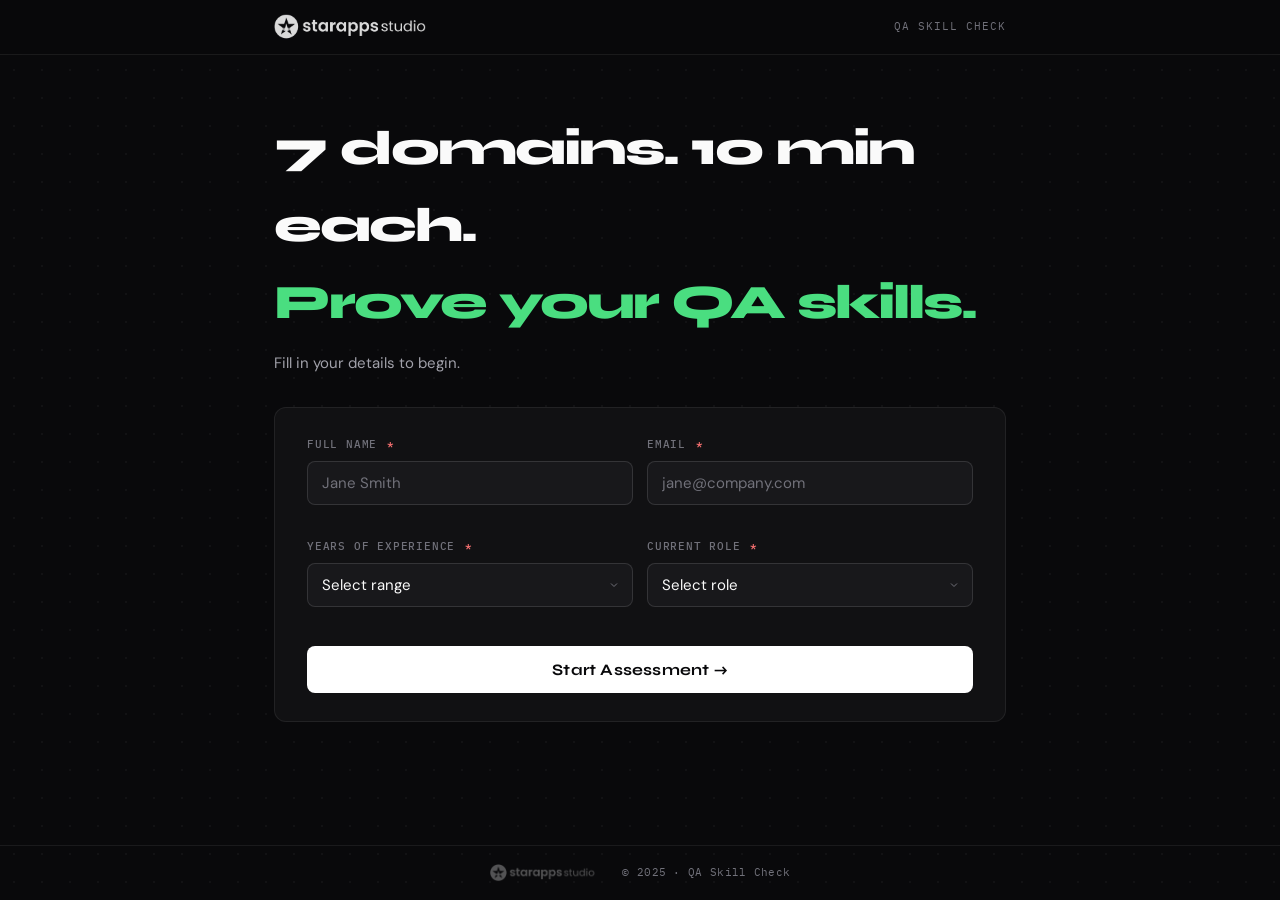
==== commit a956d9fa: "Overhaul assessment: 8 domains, generalised content, bug fixes - Add Manual Testing as first domain " ====
--- a/index.html
+++ b/index.html
@@ -26,7 +26,7 @@
 
       <div style="margin-bottom:32px;" class="animate-in">
         <h1 style="font-family:var(--font-display);font-size:clamp(32px,5vw,48px);font-weight:800;letter-spacing:-2px;margin-bottom:10px;">
-          7 domains. 10 min each.<br /><span style="color:var(--lime);">Prove your QA skills.</span>
+          7 domains. 10 min each.<br /><span style="color:var(--green);">Prove your QA skills.</span>
         </h1>
         <p style="color:var(--text-2);font-size:15px;">Fill in your details to begin.</p>
       </div>
@@ -38,11 +38,13 @@
             <div class="form-group">
               <label for="fullName">Full Name <span class="required">*</span></label>
               <input type="text" id="fullName" name="fullName" placeholder="Jane Smith" required autocomplete="name" />
+              <span class="field-error" id="fullNameError" aria-live="polite"></span>
             </div>
 
             <div class="form-group">
               <label for="email">Email <span class="required">*</span></label>
               <input type="email" id="email" name="email" placeholder="jane@company.com" required autocomplete="email" />
+              <span class="field-error" id="emailError" aria-live="polite"></span>
             </div>
 
             <div class="form-group">
@@ -55,6 +57,7 @@
                 <option value="5-10">5 – 10 years</option>
                 <option value="10+">10+ years</option>
               </select>
+              <span class="field-error" id="experienceError" aria-live="polite"></span>
             </div>
 
             <div class="form-group">
@@ -69,32 +72,14 @@
                 <option value="freelance">Freelance QA</option>
                 <option value="other">Other</option>
               </select>
-            </div>
-
-            <div class="form-group">
-              <label for="domain">Primary Domain <span class="required">*</span></label>
-              <select id="domain" name="domain" required>
-                <option value="" disabled selected>Select domain</option>
-                <option value="web">Web Applications</option>
-                <option value="mobile">Mobile (iOS / Android)</option>
-                <option value="api">API / Microservices</option>
-                <option value="backend">Back-End / Data</option>
-                <option value="ai-ml">AI / ML Systems</option>
-                <option value="embedded">Embedded / Hardware</option>
-                <option value="mixed">Mixed / Full-Stack</option>
-              </select>
-            </div>
-
-            <div class="form-group">
-              <label for="linkedin">LinkedIn <span style="color:var(--text-3);font-weight:400;">(optional)</span></label>
-              <input type="text" id="linkedin" name="linkedin" placeholder="linkedin.com/in/yourhandle" autocomplete="off" />
+              <span class="field-error" id="roleError" aria-live="polite"></span>
             </div>
 
           </div>
 
-          <div id="formError" class="notice notice-danger" style="display:none;margin-top:16px;">
+          <div id="formError" class="notice notice-danger" style="display:none;margin-top:16px;" role="alert">
             <svg width="15" height="15" viewBox="0 0 24 24" fill="none" stroke="currentColor" stroke-width="2" style="flex-shrink:0;margin-top:1px"><circle cx="12" cy="12" r="10"/><line x1="15" y1="9" x2="9" y2="15"/><line x1="9" y1="9" x2="15" y2="15"/></svg>
-            <span id="formErrorMsg">Please fill in all required fields.</span>
+            <span id="formErrorMsg">Please complete all required fields above.</span>
           </div>
 
           <button type="submit" class="btn btn-primary btn-lg btn-full" id="startBtn" style="margin-top:20px;">
@@ -116,52 +101,117 @@
 </div>
 
 <script>
+  // ── Per-field error messages ─────────────────────────────────────────────
+  function getError(id, value) {
+    switch (id) {
+      case 'fullName':
+        if (!value.trim()) return 'Please enter your full name.';
+        if (value.trim().length < 2) return 'Name must be at least 2 characters.';
+        return '';
+      case 'email':
+        if (!value.trim()) return 'Please enter your email address.';
+        if (!/^[^\s@]+@[^\s@]+\.[^\s@]+$/.test(value.trim())) return 'Please enter a valid email (e.g. jane@company.com).';
+        return '';
+      case 'experience':
+        return value ? '' : 'Please select your experience level.';
+      case 'role':
+        return value ? '' : 'Please select your current role.';
+      default:
+        return '';
+    }
+  }
+
+  // ── Apply / clear error state on a field ────────────────────────────────
+  function setFieldState(id, errorMsg) {
+    var el  = document.getElementById(id);
+    var err = document.getElementById(id + 'Error');
+    if (errorMsg) {
+      el.classList.add('input-error');
+      el.classList.remove('input-valid');
+      if (err) err.textContent = errorMsg;
+    } else {
+      el.classList.remove('input-error');
+      el.classList.add('input-valid');
+      if (err) err.textContent = '';
+    }
+  }
+
+  // ── Validate a single field; return true if valid ───────────────────────
+  function validateField(id) {
+    var el  = document.getElementById(id);
+    var msg = getError(id, el.value);
+    setFieldState(id, msg);
+    return msg === '';
+  }
+
+  // ── Attach blur + live-correction listeners ──────────────────────────────
+  var FIELDS = ['fullName', 'email', 'experience', 'role'];
+
+  FIELDS.forEach(function (id) {
+    var el = document.getElementById(id);
+
+    // Validate on blur (first time user leaves the field)
+    el.addEventListener('blur', function () {
+      validateField(id);
+    });
+
+    // Once the field has been touched, re-validate on every change
+    // so errors clear as soon as the user fixes them
+    var eventName = (el.tagName === 'SELECT') ? 'change' : 'input';
+    el.addEventListener(eventName, function () {
+      if (el.classList.contains('input-error') || el.classList.contains('input-valid')) {
+        validateField(id);
+      }
+    });
+  });
+
+  // ── Submit ───────────────────────────────────────────────────────────────
   document.getElementById('registrationForm').addEventListener('submit', function (e) {
     e.preventDefault();
 
-    const fields = ['fullName', 'email', 'experience', 'role', 'domain'];
-    let valid = true;
-
-    fields.forEach(id => {
-      const el = document.getElementById(id);
-      if (!el.value.trim()) { el.style.borderColor = 'var(--red)'; valid = false; }
-      else el.style.borderColor = '';
-    });
-
-    const emailEl = document.getElementById('email');
-    if (emailEl.value && !/^[^\s@]+@[^\s@]+\.[^\s@]+$/.test(emailEl.value)) {
-      emailEl.style.borderColor = 'var(--red)'; valid = false;
-    }
-
-    if (!valid) {
-      const err = document.getElementById('formError');
-      err.style.display = 'flex';
-      err.scrollIntoView({ behavior: 'smooth', block: 'nearest' });
+    // Validate all fields; force state even on untouched ones
+    var allValid = FIELDS.reduce(function (acc, id) {
+      return validateField(id) && acc;
+    }, true);
+
+    var errBanner = document.getElementById('formError');
+    var errMsg    = document.getElementById('formErrorMsg');
+
+    if (!allValid) {
+      // Count how many fields failed
+      var failed = FIELDS.filter(function (id) {
+        return document.getElementById(id).classList.contains('input-error');
+      });
+
+      if (failed.length === 1) {
+        errMsg.textContent = 'One field needs attention - check the error above.';
+      } else {
+        errMsg.textContent = failed.length + ' fields need attention - check the errors above.';
+      }
+
+      errBanner.style.display = 'flex';
+      // Scroll to the first errored field
+      var firstErr = document.getElementById(failed[0]);
+      if (firstErr) firstErr.scrollIntoView({ behavior: 'smooth', block: 'center' });
       return;
     }
 
-    document.getElementById('formError').style.display = 'none';
+    errBanner.style.display = 'none';
 
     sessionStorage.setItem('qa_candidate', JSON.stringify({
       fullName:   document.getElementById('fullName').value.trim(),
       email:      document.getElementById('email').value.trim(),
       experience: document.getElementById('experience').value,
       role:       document.getElementById('role').value,
-      domain:     document.getElementById('domain').value,
-      linkedin:   document.getElementById('linkedin').value.trim(),
       startedAt:  new Date().toISOString()
     }));
     sessionStorage.setItem('qa_responses', JSON.stringify({}));
     sessionStorage.setItem('qa_timings',   JSON.stringify({}));
 
-    const btn = document.getElementById('startBtn');
+    var btn = document.getElementById('startBtn');
     btn.disabled = true;
     btn.innerHTML = '<span class="spinner"></span> Loading...';
-    setTimeout(() => { window.location.href = 'instructions.html'; }, 400);
-  });
-
-  ['fullName','email','experience','role','domain'].forEach(id => {
-    document.getElementById(id).addEventListener('input', function () { this.style.borderColor = ''; });
+    setTimeout(function () { window.location.href = 'instructions.html'; }, 400);
   });
 </script>
 
--- a/style.css
+++ b/style.css
@@ -482,14 +482,53 @@
   min-height: 44px;
   cursor: pointer;
   transition: border-color 0.15s, background 0.15s;
+  /* Override global label styles */
+  font-family: var(--font-body);
   font-size: 14px;
+  font-weight: 400;
   color: var(--text-2);
+  text-transform: none;
+  letter-spacing: normal;
   line-height: 1.55;
   user-select: none;
   touch-action: manipulation;
 }
 
-.mcq-option input[type="radio"] { display: none; }
+.mcq-option input[type="radio"],
+.mcq-option input[type="checkbox"] { display: none; }
+
+/* ── Visible checkbox indicator ──────────────────── */
+.mcq-checkbox {
+  width: 17px;
+  height: 17px;
+  min-width: 17px;
+  border: 1.5px solid var(--border-md);
+  border-radius: 4px;
+  background: var(--bg-3);
+  flex-shrink: 0;
+  margin-top: 2px;
+  position: relative;
+  transition: background 0.15s, border-color 0.15s;
+}
+
+.mcq-option.selected .mcq-checkbox {
+  background: var(--white);
+  border-color: var(--white);
+}
+
+/* Checkmark via CSS */
+.mcq-option.selected .mcq-checkbox::after {
+  content: '';
+  position: absolute;
+  left: 4px;
+  top: 1px;
+  width: 5px;
+  height: 9px;
+  border: 2px solid var(--text-inv);
+  border-top: none;
+  border-left: none;
+  transform: rotate(45deg);
+}
 
 .mcq-option:hover {
   border-color: var(--border-hi);
@@ -779,6 +818,81 @@
   letter-spacing: 0.5px;
 }
 
+/* ── Task mark badges ────────────────────────────── */
+.task-mark-badge {
+  font-family: var(--font-mono);
+  font-size: 11px;
+  font-weight: 700;
+  padding: 3px 9px;
+  border-radius: 4px;
+  background: var(--amber-dim);
+  color: var(--amber);
+  border: 1px solid rgba(251,176,64,0.2);
+}
+
+.task-mark-badge.high {
+  background: var(--green-dim);
+  color: var(--green);
+  border-color: rgba(74,222,128,0.2);
+}
+
+.task-mark-badge.low {
+  background: var(--red-dim);
+  color: var(--red);
+  border-color: rgba(248,113,113,0.18);
+}
+
+.domain-total-badge {
+  font-family: var(--font-mono);
+  font-size: 12px;
+  font-weight: 700;
+  padding: 3px 10px;
+  border-radius: 4px;
+  background: var(--white-md);
+  color: var(--text);
+  border: 1px solid var(--border-hi);
+}
+
+.domain-total-badge.perfect {
+  background: var(--green-dim);
+  color: var(--green);
+  border-color: rgba(74,222,128,0.3);
+}
+
+.score-pending {
+  font-family: var(--font-mono);
+  font-size: 11px;
+  color: var(--text-3);
+  background: var(--bg-2);
+  border: 1px solid var(--border);
+  padding: 3px 9px;
+  border-radius: 4px;
+}
+
+.marks-legend {
+  background: var(--bg-1);
+  border: 1px solid var(--border);
+  border-radius: var(--radius-sm);
+  padding: 14px 18px;
+  display: flex;
+  gap: 24px;
+  flex-wrap: wrap;
+  margin-bottom: 16px;
+}
+
+.marks-legend-item {
+  font-family: var(--font-mono);
+  font-size: 11px;
+  color: var(--text-3);
+  line-height: 1.8;
+}
+
+.marks-legend-item strong {
+  color: var(--text-2);
+  display: block;
+  margin-bottom: 1px;
+}
+
 /* Score breakdown */
 .score-row {
   display: flex;
@@ -826,6 +940,29 @@
   border: 1px solid var(--border);
   padding: 3px 9px;
   border-radius: 4px;
+}
+
+/* ── Field-level validation states ──────────────── */
+.field-error {
+  font-family: var(--font-mono);
+  font-size: 11px;
+  color: var(--red);
+  letter-spacing: 0.3px;
+  min-height: 14px;
+  display: block;
+  margin-top: -2px;
+}
+
+input.input-error,
+select.input-error {
+  border-color: var(--red) !important;
+  box-shadow: 0 0 0 3px var(--red-dim) !important;
+}
+
+input.input-valid,
+select.input-valid {
+  border-color: rgba(74,222,128,0.45) !important;
+  box-shadow: 0 0 0 3px rgba(74,222,128,0.07) !important;
 }
 
 /* ── Footer ──────────────────────────────────────── */
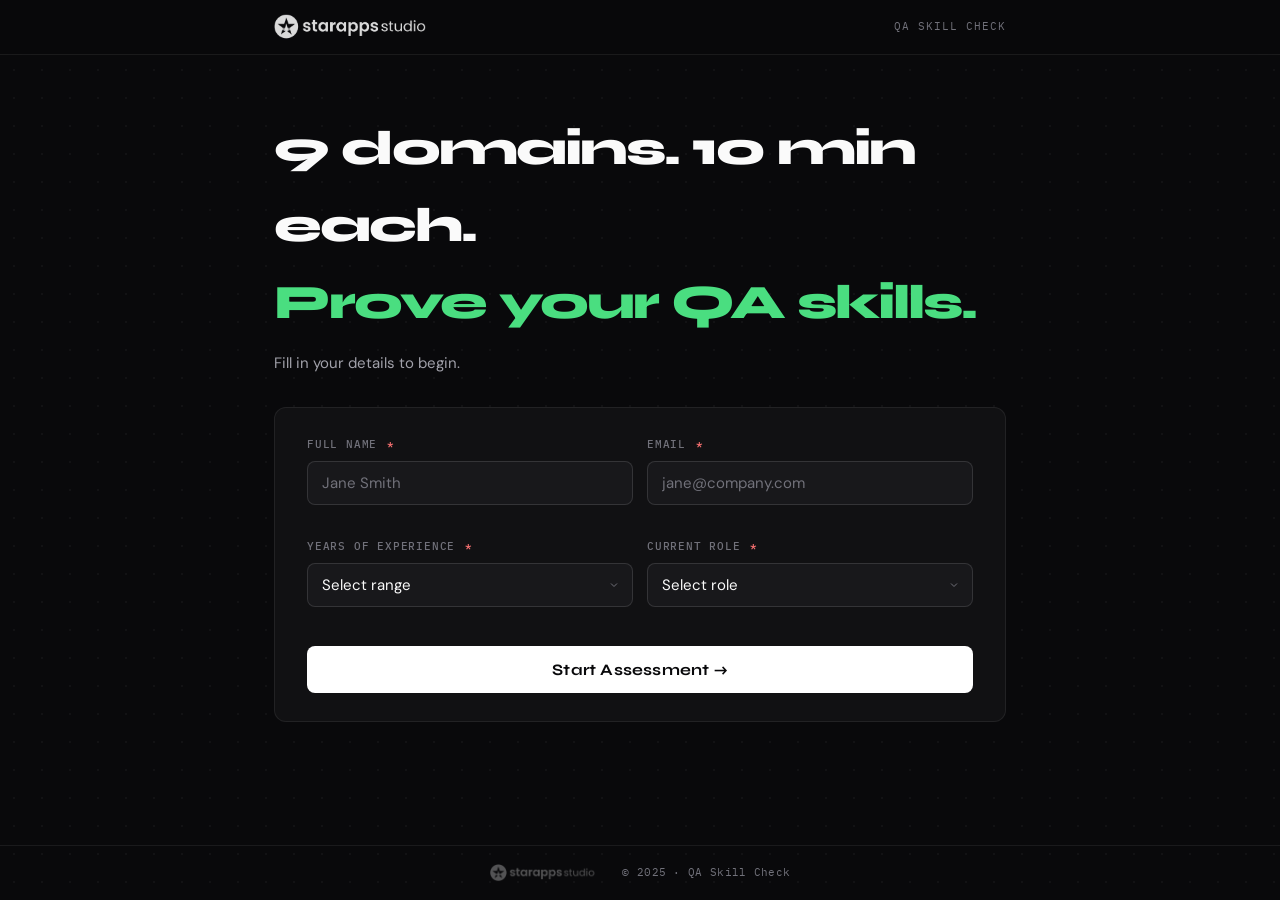
==== commit 9001c396: "Production polish: answer key file (gitignored), minimal PROJECT.md, clean instructions, fix stale d" ====
--- a/index.html
+++ b/index.html
@@ -26,7 +26,7 @@
 
       <div style="margin-bottom:32px;" class="animate-in">
         <h1 style="font-family:var(--font-display);font-size:clamp(32px,5vw,48px);font-weight:800;letter-spacing:-2px;margin-bottom:10px;">
-          7 domains. 10 min each.<br /><span style="color:var(--green);">Prove your QA skills.</span>
+          9 domains. 10 min each.<br /><span style="color:var(--green);">Prove your QA skills.</span>
         </h1>
         <p style="color:var(--text-2);font-size:15px;">Fill in your details to begin.</p>
       </div>
--- a/style.css
+++ b/style.css
@@ -378,6 +378,75 @@
 
 .timer-ring-progress.warning { stroke: var(--amber); }
 .timer-ring-progress.danger  { stroke: var(--red); }
+
+/* ── Sticky timer strip ──────────────────────────── */
+/* Slides in below the progress bar once the main timer scrolls out of view */
+.sticky-timer-strip {
+  position: sticky;
+  top: 99px; /* header 55px + progress bar ~44px */
+  z-index: 90;
+  background: rgba(9,9,11,0.96);
+  backdrop-filter: blur(16px);
+  -webkit-backdrop-filter: blur(16px);
+  border-bottom: 1px solid var(--border);
+  max-height: 0;
+  overflow: hidden;
+  transition: max-height 0.22s ease;
+}
+
+.sticky-timer-strip.show {
+  max-height: 46px;
+}
+
+.sticky-timer-inner {
+  display: flex;
+  align-items: center;
+  justify-content: space-between;
+  padding: 11px 0;
+}
+
+.sticky-domain-label {
+  font-family: var(--font-mono);
+  font-size: 11px;
+  color: var(--text-3);
+  text-transform: uppercase;
+  letter-spacing: 0.5px;
+  white-space: nowrap;
+  overflow: hidden;
+  text-overflow: ellipsis;
+  max-width: 55%;
+}
+
+.sticky-timer-right {
+  display: flex;
+  align-items: baseline;
+  gap: 5px;
+  flex-shrink: 0;
+}
+
+.sticky-timer-display {
+  font-family: var(--font-mono);
+  font-size: 19px;
+  font-weight: 700;
+  color: var(--text);
+  letter-spacing: 1.5px;
+  font-variant-numeric: tabular-nums;
+  transition: color 0.3s;
+}
+
+.sticky-timer-display.warning { color: var(--amber); }
+.sticky-timer-display.danger  {
+  color: var(--red);
+  animation: timer-pulse 1s ease-in-out infinite;
+}
+
+.sticky-timer-unit {
+  font-family: var(--font-mono);
+  font-size: 10px;
+  color: var(--text-3);
+  text-transform: uppercase;
+  letter-spacing: 1px;
+}
 
 /* ── Domain badge ────────────────────────────────── */
 .task-domain-badge {
@@ -1028,3 +1097,137 @@
   .card { padding: 18px 20px; }
   .timer-wrap { gap: 20px; }
 }
+
+/* ── QA Playground — Split-screen mode ──────────────────── */
+/* Applied to <body> when Domain 9 (QA Playground) is active */
+
+body.split-mode { overflow: hidden; }
+body.split-mode .page { height: 100vh; overflow: hidden; display: flex; flex-direction: column; }
+body.split-mode footer { display: none; }
+
+/* Hide the circular main timer; sticky strip handles time display */
+body.split-mode .timer-wrap   { display: none !important; }
+body.split-mode #autosubmitNotice { display: none !important; }
+/* Force sticky timer strip visible in split mode */
+body.split-mode .sticky-timer-strip { max-height: 46px !important; }
+
+body.split-mode main {
+  flex: 1;
+  min-height: 0;
+  padding: 0 !important;
+  overflow: hidden;
+}
+
+body.split-mode main > .container {
+  max-width: none;
+  padding: 0;
+  height: 100%;
+  display: flex;
+  gap: 0;
+}
+
+/* Left panel - scrollable question column */
+body.split-mode #assessmentCard {
+  flex: 0 0 42%;
+  max-width: 42%;
+  min-width: 340px;
+  height: 100%;
+  overflow-y: auto;
+  overflow-x: hidden;
+  border-radius: 0;
+  margin: 0;
+  padding: 20px 20px 80px;
+  border-right: 1px solid var(--border-md);
+  box-shadow: none;
+  position: relative;
+}
+
+/* Sticky submit bar at bottom of left panel */
+body.split-mode .split-submit-bar {
+  position: sticky;
+  bottom: 0;
+  left: 0;
+  right: 0;
+  background: var(--bg-1);
+  border-top: 1px solid var(--border);
+  padding: 12px 0 0;
+  margin-top: 20px;
+}
+
+/* Compact timer shown in split left panel header */
+.split-timer-bar {
+  display: flex;
+  align-items: center;
+  justify-content: space-between;
+  padding: 10px 0 14px;
+  margin-bottom: 4px;
+  border-bottom: 1px solid var(--border);
+}
+.split-timer-label {
+  font-family: var(--font-mono);
+  font-size: 10px;
+  color: var(--text-3);
+  text-transform: uppercase;
+  letter-spacing: 1px;
+}
+.split-timer-val {
+  font-family: var(--font-mono);
+  font-size: 22px;
+  font-weight: 700;
+  color: var(--text);
+  letter-spacing: 2px;
+  font-variant-numeric: tabular-nums;
+  transition: color 0.3s;
+}
+.split-timer-val.warning { color: var(--amber); }
+.split-timer-val.danger  { color: var(--red); animation: timer-pulse 1s ease-in-out infinite; }
+.split-auto-at {
+  font-family: var(--font-mono);
+  font-size: 11px;
+  color: var(--text-3);
+  text-align: right;
+}
+.split-auto-at strong { color: var(--text-2); }
+
+/* Right panel - iframe fills all remaining space */
+.split-right {
+  flex: 1;
+  min-width: 0;
+  height: 100%;
+  overflow: hidden;
+  background: #f3f4f6;
+  position: relative;
+}
+.split-right iframe {
+  width: 100%;
+  height: 100%;
+  border: none;
+  display: block;
+}
+
+/* App label bar at top of right panel */
+.split-app-bar {
+  height: 28px;
+  background: #1e293b;
+  display: flex;
+  align-items: center;
+  padding: 0 12px;
+  gap: 8px;
+  flex-shrink: 0;
+}
+.split-app-dot { width: 8px; height: 8px; border-radius: 50%; }
+.split-right-inner {
+  display: flex;
+  flex-direction: column;
+  height: 100%;
+}
+.split-right-inner iframe { flex: 1; min-height: 0; }
+.split-app-title { font-size: 11px; color: #64748b; font-family: var(--font-mono); margin-left: auto; margin-right: auto; letter-spacing: .5px; }
+
+/* Narrower layout tweaks for left panel */
+body.split-mode .section-header { margin-top: 20px; }
+body.split-mode .mcq-block { padding: 14px; }
+body.split-mode .task-block { padding: 14px; }
+body.split-mode .answer-textarea { min-height: 120px; }
+body.split-mode .task-domain-badge { font-size: 10px; }
+body.split-mode h1#domainTitle { font-size: 18px; }
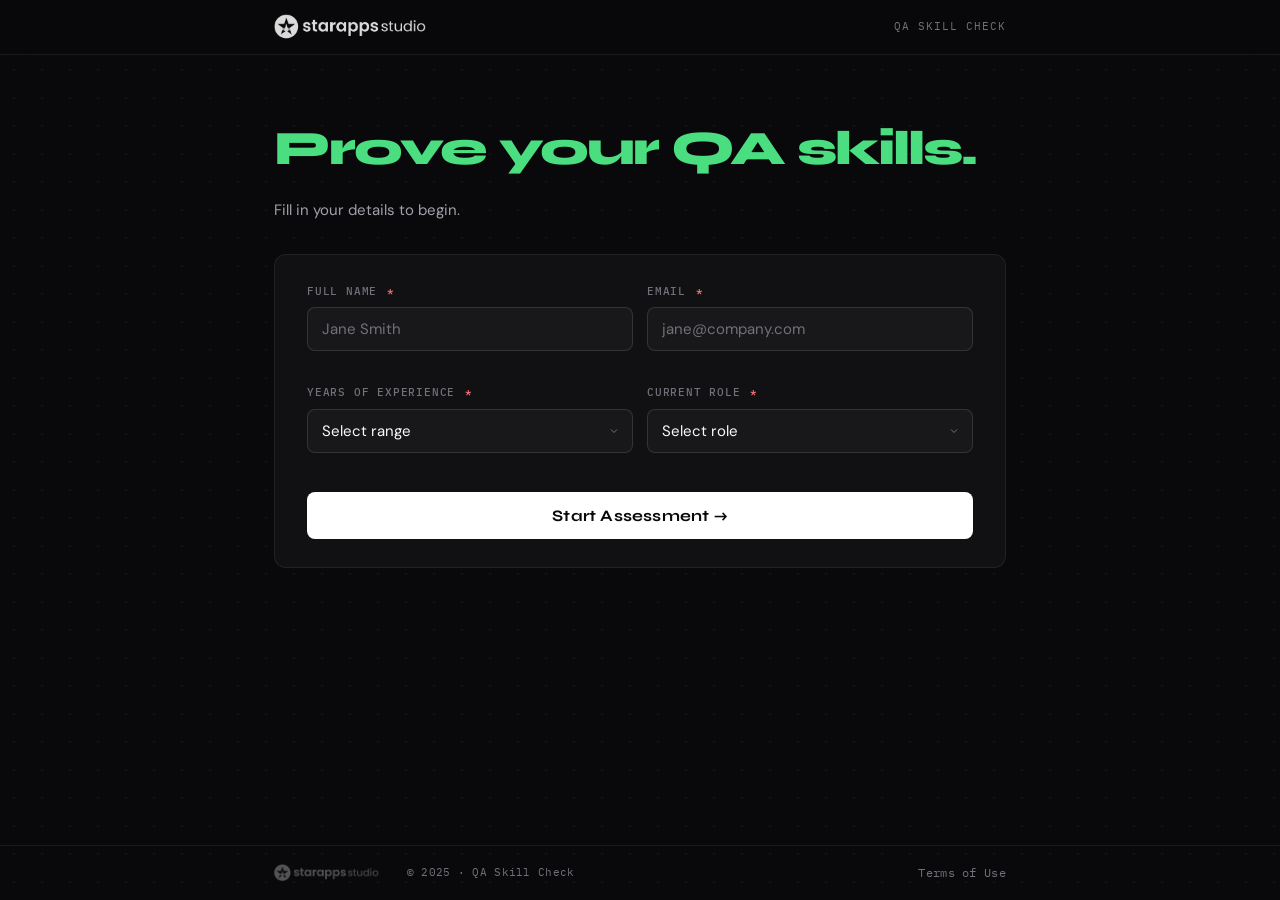
==== commit c874bb1d: "Remove domain count headline; add Terms of Use modal with full legal terms covering no-employment gu" ====
--- a/index.html
+++ b/index.html
@@ -26,7 +26,7 @@
 
       <div style="margin-bottom:32px;" class="animate-in">
         <h1 style="font-family:var(--font-display);font-size:clamp(32px,5vw,48px);font-weight:800;letter-spacing:-2px;margin-bottom:10px;">
-          9 domains. 10 min each.<br /><span style="color:var(--green);">Prove your QA skills.</span>
+          <span style="color:var(--green);">Prove your QA skills.</span>
         </h1>
         <p style="color:var(--text-2);font-size:15px;">Fill in your details to begin.</p>
       </div>
@@ -92,13 +92,77 @@
   </main>
 
   <footer>
-    <div class="container">
-      <img src="logo.png" alt="Starapps Studio" style="height:18px;filter:brightness(0) invert(1);opacity:0.3;vertical-align:middle;margin-right:10px;" />
-      © 2025 · QA Skill Check
+    <div class="container" style="display:flex;align-items:center;justify-content:space-between;gap:16px;flex-wrap:wrap;">
+      <span>
+        <img src="logo.png" alt="Starapps Studio" style="height:18px;filter:brightness(0) invert(1);opacity:0.3;vertical-align:middle;margin-right:10px;" />
+        © 2025 · QA Skill Check
+      </span>
+      <button class="footer-link" onclick="document.getElementById('termsModal').classList.add('open')">Terms of Use</button>
     </div>
   </footer>
 
 </div>
+
+<!-- ── Terms of Use Modal ──────────────────────────── -->
+<div id="termsModal" class="modal-overlay" role="dialog" aria-modal="true" aria-labelledby="termsModalTitle">
+  <div class="modal-box">
+
+    <div class="modal-header">
+      <h2 id="termsModalTitle">Terms of Use</h2>
+      <button class="modal-close" onclick="document.getElementById('termsModal').classList.remove('open')" aria-label="Close">&times;</button>
+    </div>
+
+    <div class="modal-body">
+
+      <h3>1. Purpose &amp; Scope</h3>
+      <p>This QA Skill Check platform (<strong>"Assessment"</strong>) is a proprietary, internal evaluation tool operated exclusively by <strong>Starapps Studio</strong> (<strong>"Company"</strong>, <strong>"we"</strong>, <strong>"us"</strong>). It is made available solely for the purpose of assessing the technical knowledge and professional competency of individuals (<strong>"Participants"</strong>) in the field of Quality Assurance. Access to this Assessment is granted at the sole and absolute discretion of Starapps Studio.</p>
+
+      <h3>2. No Employment Guarantee Whatsoever</h3>
+      <p><strong>Participation in, completion of, or performance on this Assessment does not — under any circumstance — constitute, imply, or create any offer of employment, promise of employment, invitation to interview, contractual obligation, or any other form of professional commitment or business relationship between the Participant and Starapps Studio.</strong></p>
+      <p>Results, scores, and evaluations generated by this Assessment are used purely as one internal reference point among many. A high score or a perfect performance on this Assessment carries no guarantee whatsoever of further engagement, communication, or consideration for any position or project at Starapps Studio.</p>
+      <p>Starapps Studio expressly reserves the right to proceed with, discontinue, or disregard any hiring or engagement process at any stage, for any reason, without notice and without any obligation to provide explanation to the Participant.</p>
+
+      <h3>3. Internal Use &amp; Confidentiality</h3>
+      <p>All questions, scenarios, answer keys, rubrics, and assessment content contained within this platform are <strong>proprietary and confidential</strong> to Starapps Studio. Participants are strictly prohibited from reproducing, sharing, publishing, recording, or transmitting any portion of the Assessment content — in whole or in part — by any means, including but not limited to screenshots, screen recordings, written notes shared with third parties, or posting on public forums.</p>
+      <p>Violation of this confidentiality obligation may result in immediate disqualification and may expose the Participant to applicable legal remedies.</p>
+
+      <h3>4. Data Collection &amp; Use</h3>
+      <p>By proceeding, Participants consent to the collection of their name, email address, professional experience details, and all responses submitted during the Assessment. This information is collected <strong>solely for internal evaluation purposes</strong> by Starapps Studio and its authorised team members. Data will not be sold to third parties. Limited data processing may involve third-party tools (including cloud-based storage and AI evaluation services) used under appropriate data processing agreements.</p>
+
+      <h3>5. Results &amp; Scoring Discretion</h3>
+      <p>All scores, evaluations, and assessments are made at the <strong>sole and absolute discretion of Starapps Studio</strong>. Results are <strong>not open to contest, appeal, or review</strong> by the Participant. Starapps Studio is under no obligation to share, disclose, or justify scores to any Participant. Automated scores and AI-assisted evaluations of open tasks are indicative only and subject to internal review by the Company's team.</p>
+
+      <h3>6. Academic Integrity &amp; Fair Use</h3>
+      <p>Participants are expected to complete this Assessment independently, using only their own knowledge and without the assistance of AI tools, third-party services, collaborative assistance, or any unauthorised resources. Starapps Studio employs technical measures to detect anomalous submission patterns, including but not limited to unusually fast completion times, tab-switching behaviour, and session data irregularities.</p>
+      <p>Any submission suspected of academic dishonesty or policy violation may be <strong>immediately disqualified</strong> at the sole discretion of Starapps Studio, with no obligation to notify the Participant.</p>
+
+      <h3>7. Limitation of Liability</h3>
+      <p>The Assessment is provided <strong>"as is"</strong> without warranty of any kind. Starapps Studio shall not be liable for any direct, indirect, incidental, or consequential damages arising out of or in connection with Participant's use of this platform, including but not limited to loss of data, technical errors, or interrupted access due to connectivity issues.</p>
+
+      <h3>8. Governing Terms</h3>
+      <p>These Terms of Use constitute the entire agreement between the Participant and Starapps Studio with respect to this Assessment. Starapps Studio reserves the right to modify these terms at any time without prior notice. Continued use of the platform constitutes acceptance of the most current version of these Terms.</p>
+      <p><strong>By clicking "Start Assessment" you confirm that you have read, understood, and agree to be bound by these Terms of Use in their entirety.</strong></p>
+
+    </div>
+
+    <div class="modal-footer">
+      <span class="modal-updated">Effective: April 2025 &nbsp;·&nbsp; Starapps Studio</span>
+      <button class="btn btn-primary" style="padding:10px 22px;font-size:13px;" onclick="document.getElementById('termsModal').classList.remove('open')">I Understand</button>
+    </div>
+
+  </div>
+</div>
+
+<script>
+  /* Close modal on overlay click (outside the box) */
+  document.getElementById('termsModal').addEventListener('click', function (e) {
+    if (e.target === this) this.classList.remove('open');
+  });
+  /* Close on Escape */
+  document.addEventListener('keydown', function (e) {
+    if (e.key === 'Escape') document.getElementById('termsModal').classList.remove('open');
+  });
+</script>
 
 <script>
   // ── Per-field error messages ─────────────────────────────────────────────
--- a/style.css
+++ b/style.css
@@ -1231,3 +1231,126 @@
 body.split-mode .answer-textarea { min-height: 120px; }
 body.split-mode .task-domain-badge { font-size: 10px; }
 body.split-mode h1#domainTitle { font-size: 18px; }
+
+/* ── Terms Modal ─────────────────────────────────── */
+.modal-overlay {
+  display: none;
+  position: fixed;
+  inset: 0;
+  background: rgba(0, 0, 0, 0.72);
+  backdrop-filter: blur(6px);
+  -webkit-backdrop-filter: blur(6px);
+  z-index: 9000;
+  align-items: center;
+  justify-content: center;
+  padding: 20px;
+}
+
+.modal-overlay.open { display: flex; }
+
+.modal-box {
+  background: var(--bg-1);
+  border: 1px solid var(--border-md);
+  border-radius: var(--radius);
+  max-width: 640px;
+  width: 100%;
+  max-height: 85vh;
+  display: flex;
+  flex-direction: column;
+  box-shadow: 0 32px 80px rgba(0,0,0,0.6);
+}
+
+.modal-header {
+  display: flex;
+  align-items: center;
+  justify-content: space-between;
+  padding: 20px 24px 18px;
+  border-bottom: 1px solid var(--border);
+  flex-shrink: 0;
+}
+
+.modal-header h2 {
+  font-family: var(--font-display);
+  font-size: 18px;
+  font-weight: 800;
+  letter-spacing: -0.4px;
+  color: var(--text);
+}
+
+.modal-close {
+  width: 32px;
+  height: 32px;
+  display: flex;
+  align-items: center;
+  justify-content: center;
+  background: var(--bg-3);
+  border: 1px solid var(--border);
+  border-radius: var(--radius-xs);
+  cursor: pointer;
+  color: var(--text-3);
+  font-size: 18px;
+  line-height: 1;
+  transition: background 0.15s, color 0.15s;
+}
+
+.modal-close:hover { background: var(--border); color: var(--text); }
+
+.modal-body {
+  padding: 22px 24px 24px;
+  overflow-y: auto;
+  flex: 1;
+  font-size: 13.5px;
+  line-height: 1.7;
+  color: var(--text-2);
+}
+
+.modal-body h3 {
+  font-family: var(--font-mono);
+  font-size: 10px;
+  font-weight: 700;
+  letter-spacing: 1.5px;
+  text-transform: uppercase;
+  color: var(--text-3);
+  margin-top: 22px;
+  margin-bottom: 6px;
+}
+
+.modal-body h3:first-child { margin-top: 0; }
+
+.modal-body p { margin-bottom: 10px; }
+.modal-body p:last-child { margin-bottom: 0; }
+
+.modal-body strong { color: var(--text); font-weight: 600; }
+
+.modal-footer {
+  padding: 16px 24px;
+  border-top: 1px solid var(--border);
+  display: flex;
+  align-items: center;
+  justify-content: space-between;
+  gap: 12px;
+  flex-shrink: 0;
+}
+
+.modal-updated {
+  font-family: var(--font-mono);
+  font-size: 10px;
+  color: var(--text-3);
+  letter-spacing: 0.5px;
+}
+
+/* Footer terms link */
+.footer-link {
+  color: var(--text-3);
+  font-size: 12px;
+  text-decoration: none;
+  transition: color 0.15s;
+  cursor: pointer;
+  background: none;
+  border: none;
+  font-family: var(--font-mono);
+  letter-spacing: 0.3px;
+  padding: 0;
+}
+
+.footer-link:hover { color: var(--text-2); text-decoration: underline; }
